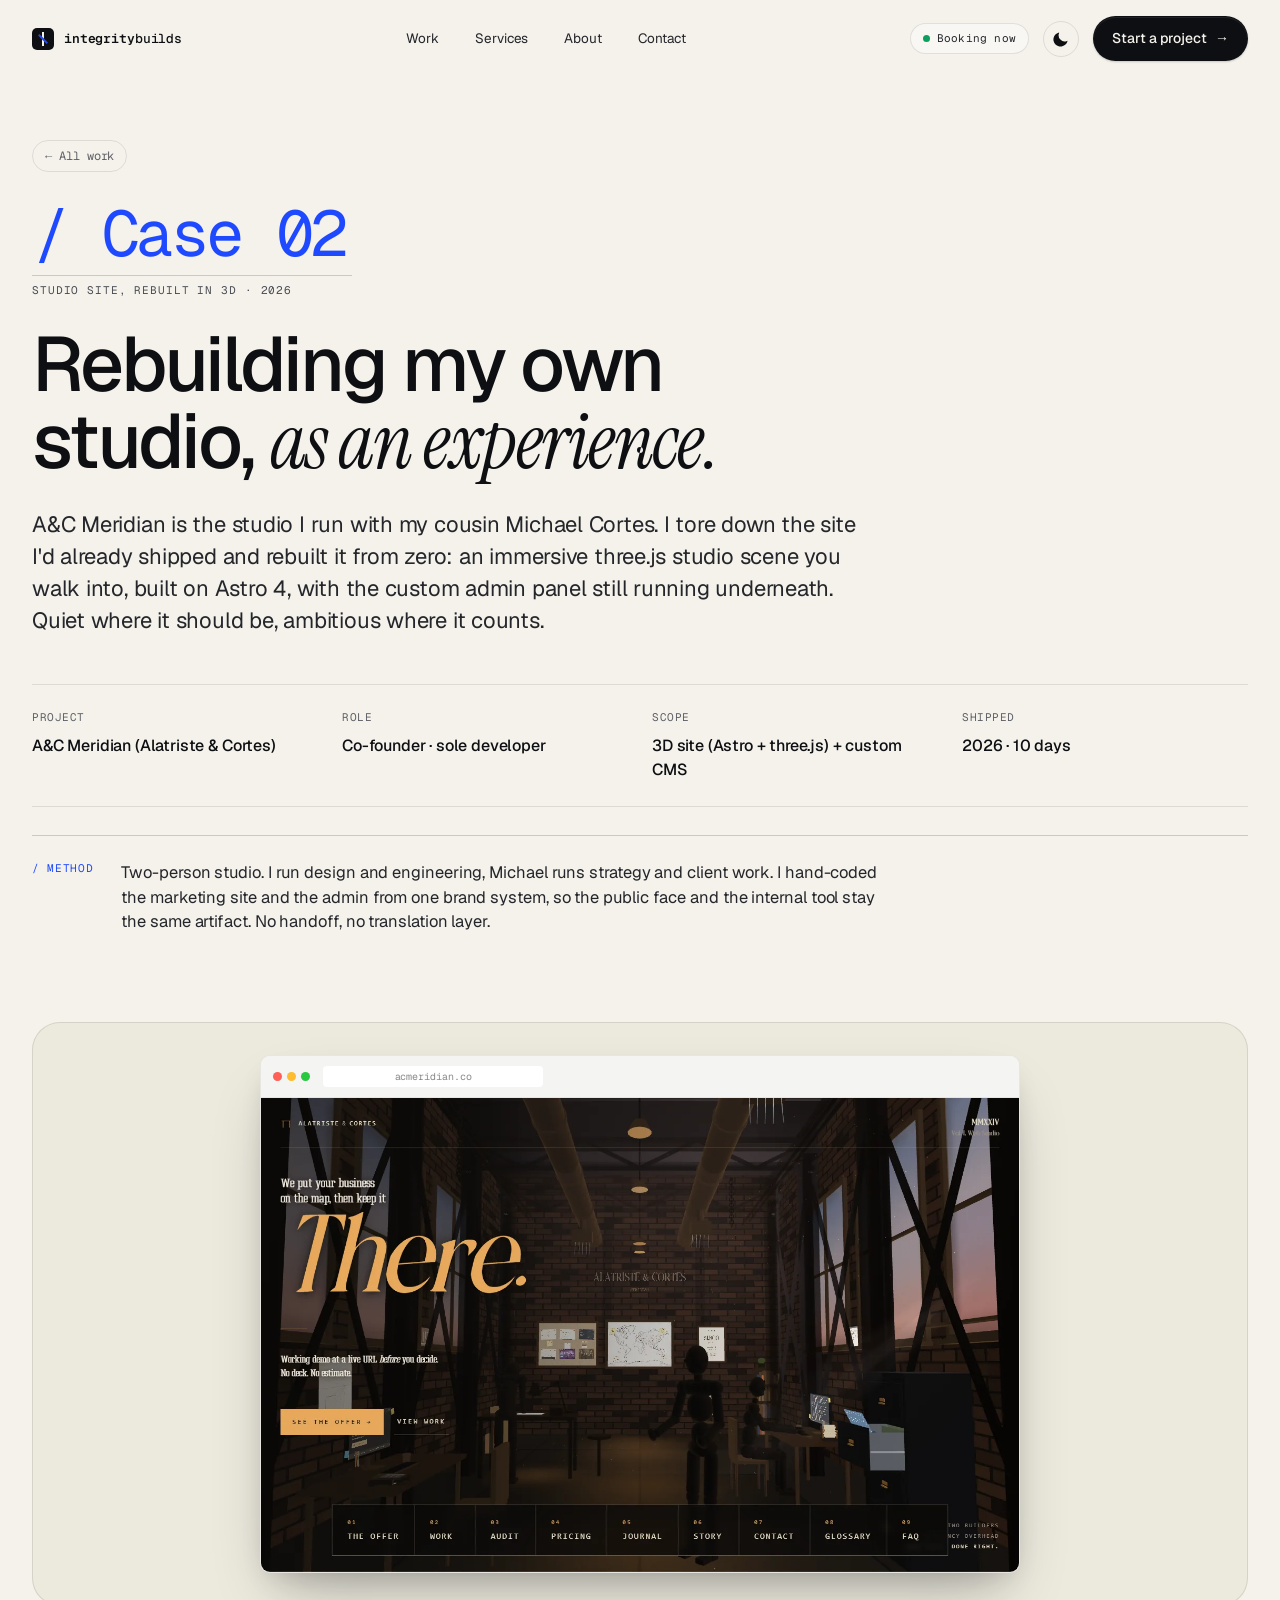
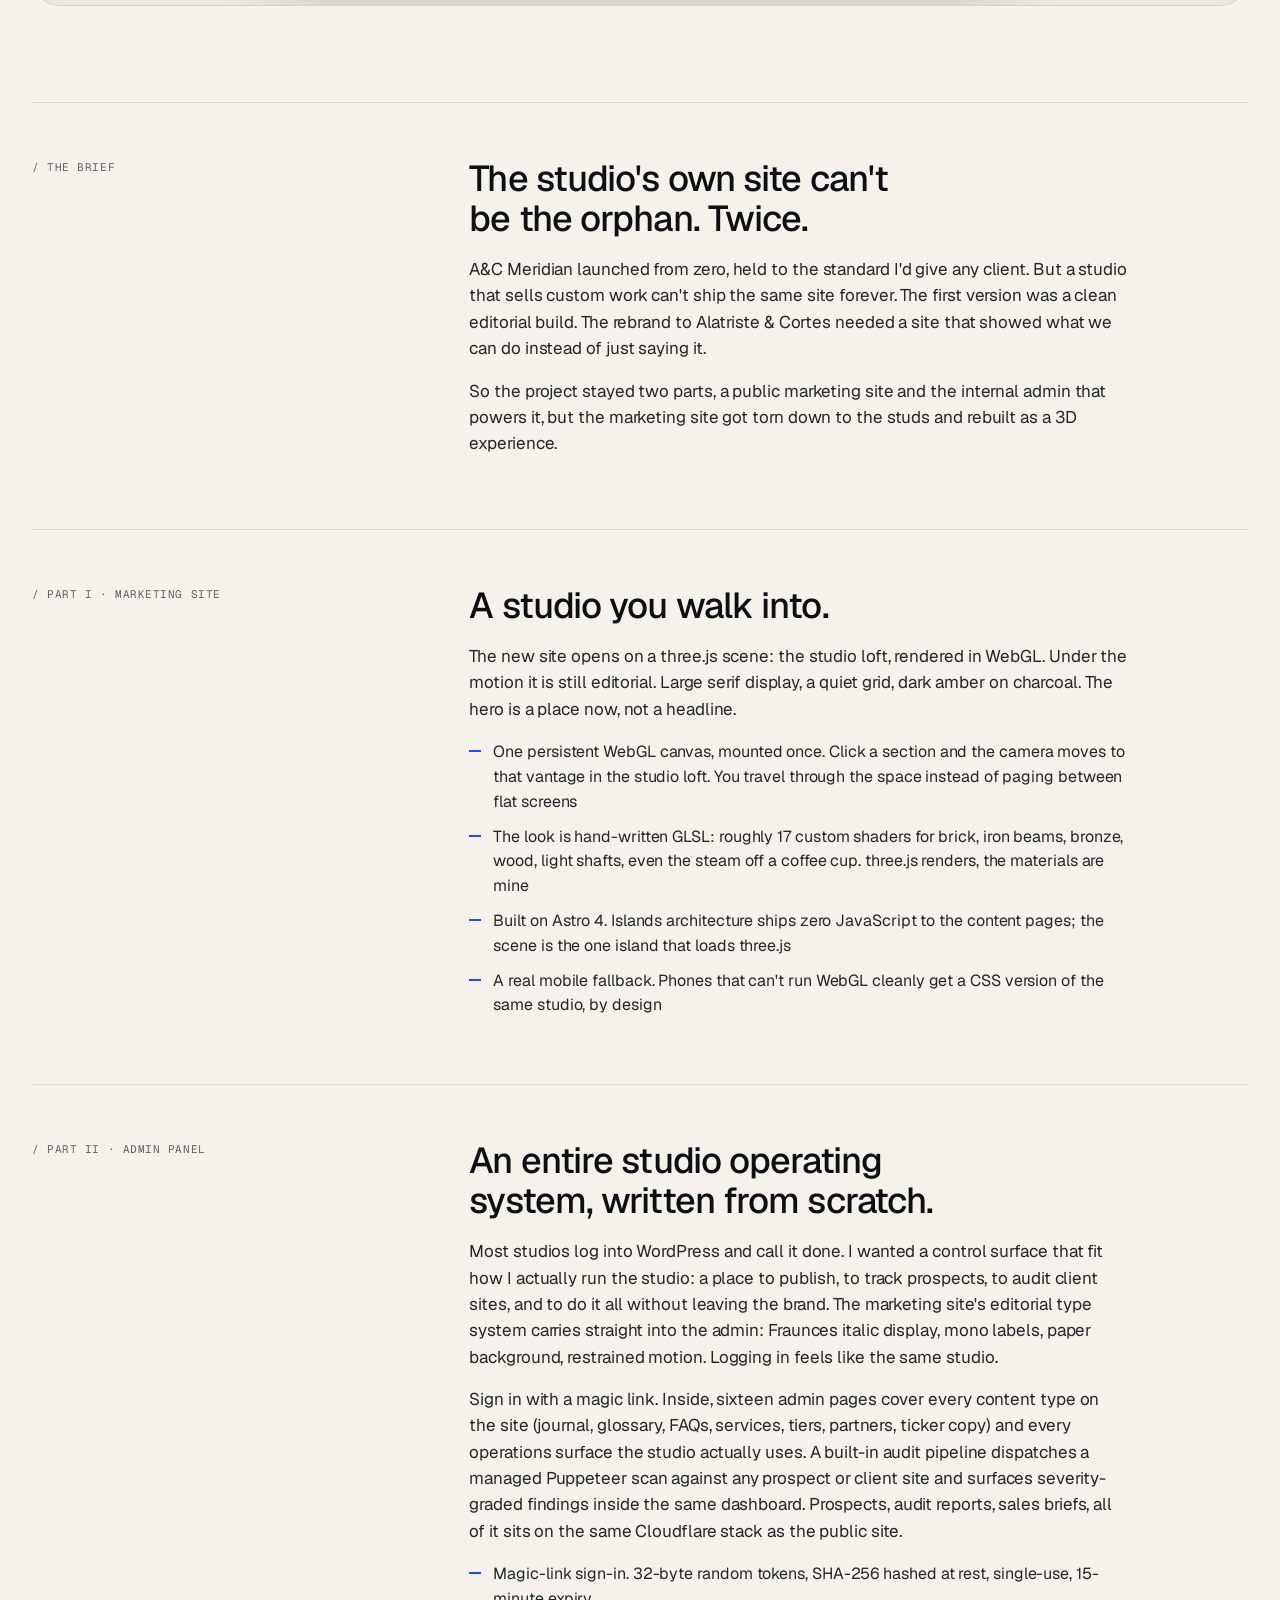
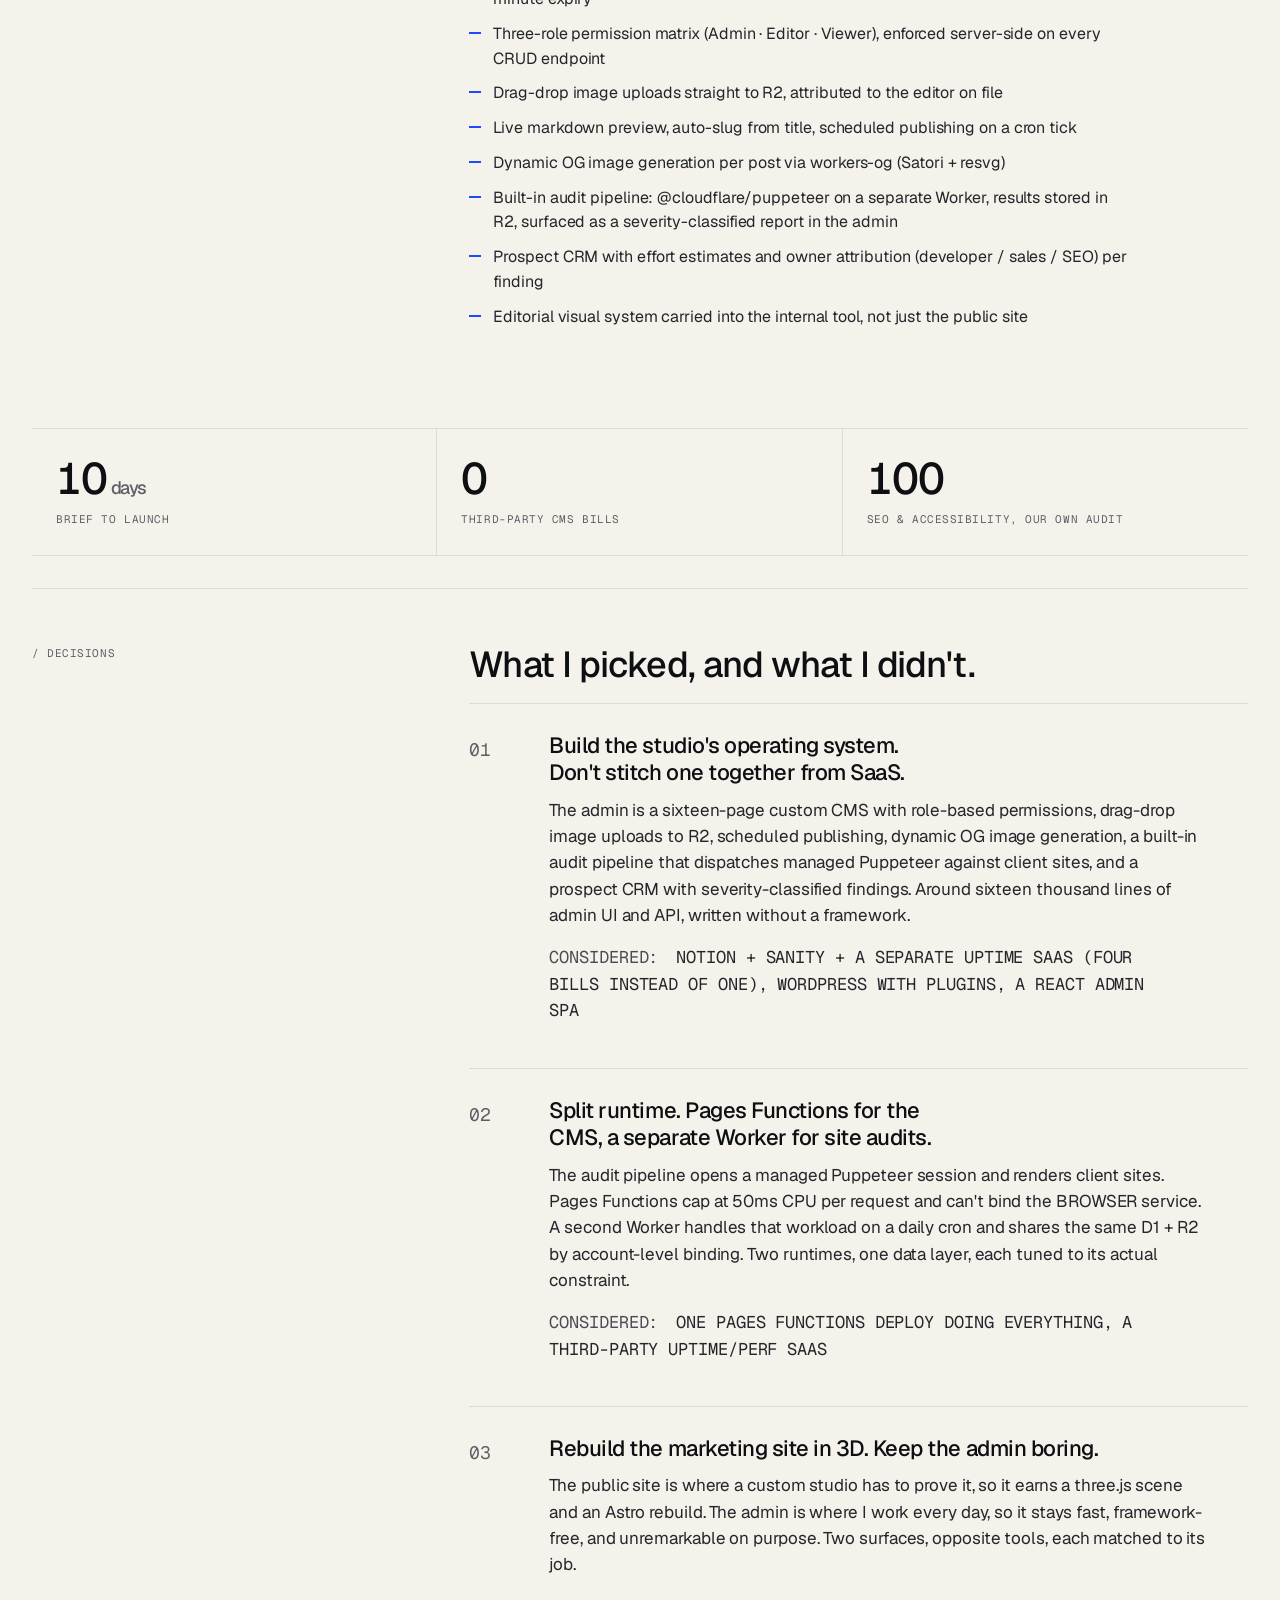
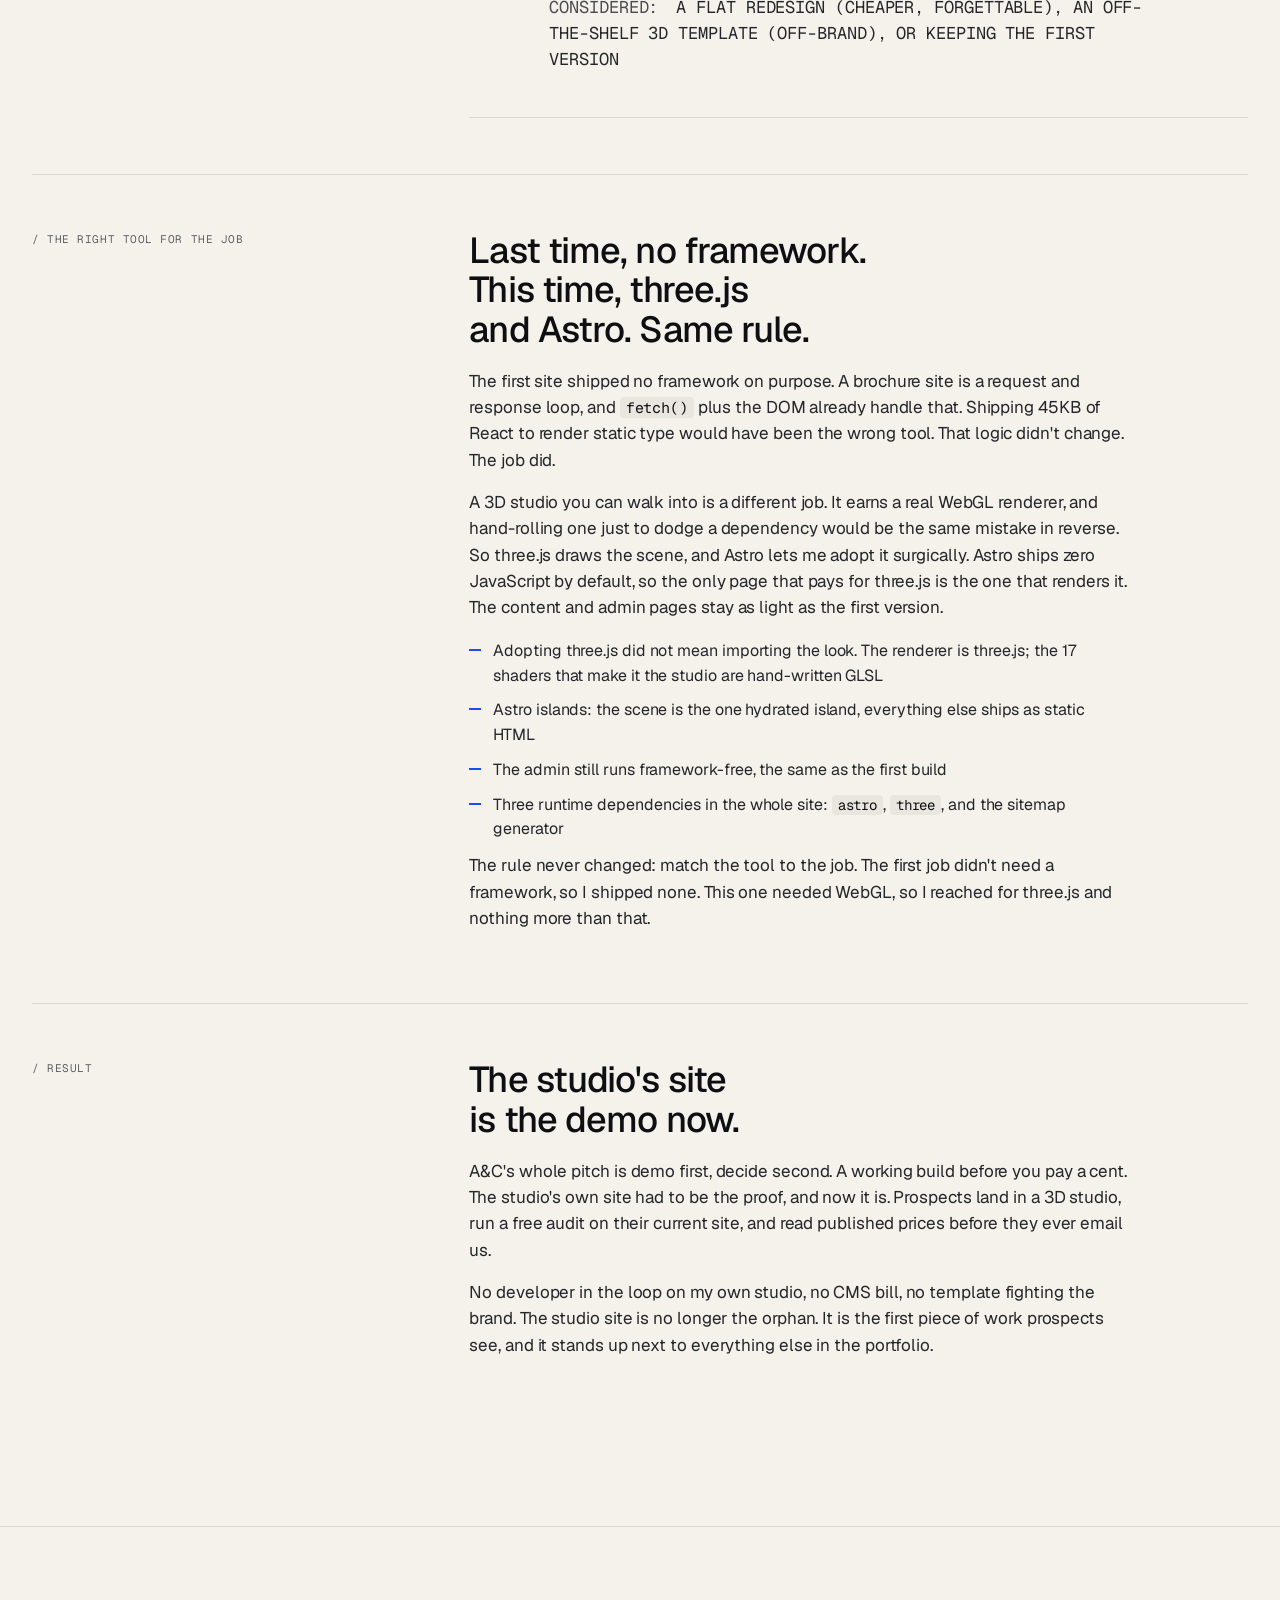
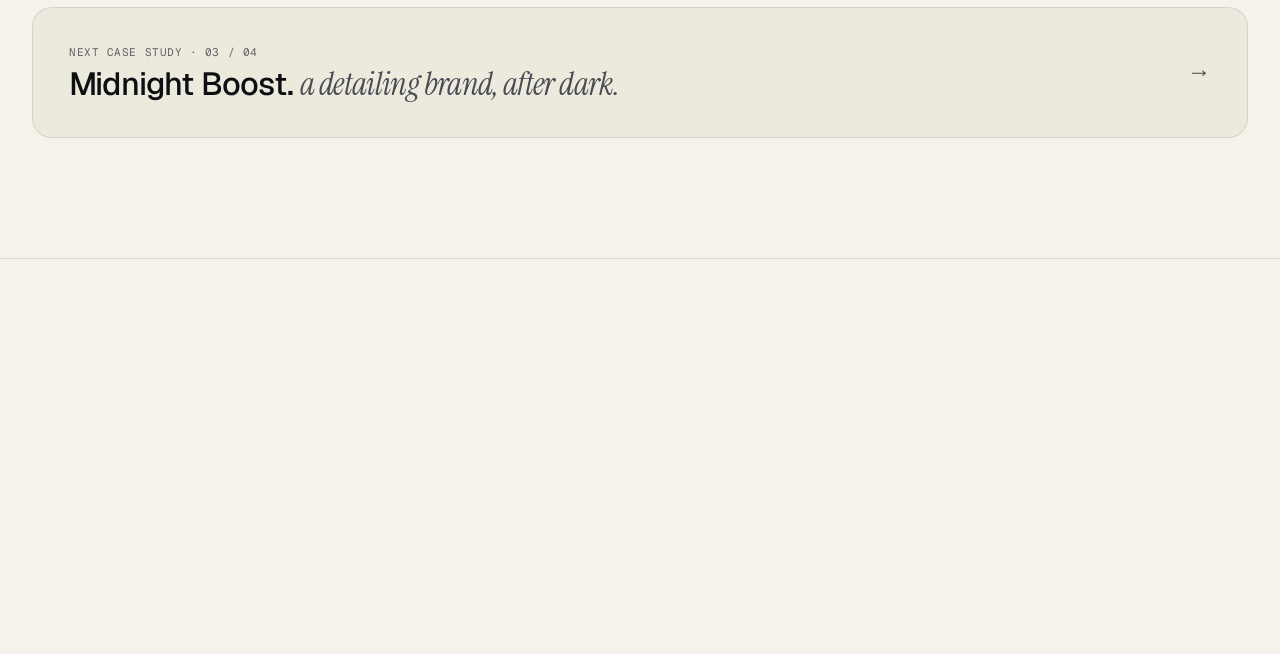
==== work/acmeridian.html @ 6f281c6d "Initial commit: IntegrityBuilds portfolio site Source for https://integritybuilds.dev. Hand-coded st" ====
<!doctype html>
<html lang="en">
<head>
  <meta charset="utf-8" />
  <meta name="viewport" content="width=device-width, initial-scale=1" />
  <script src="../theme-init.js"></script>
  <link rel="icon" href="../favicon.svg" type="image/svg+xml" />
  <link rel="icon" href="../favicon.ico" sizes="any" />
  <link rel="apple-touch-icon" href="../favicon-64.png" />
  <title>A&amp;C Meridian · Case Study · IntegrityBuilds</title>
  <meta name="description" content="A full rebuild of my own studio's site. An immersive three.js scene on Astro 4, plus the custom admin panel that still runs it. I matched the tool to the job: no framework where none was needed, WebGL where it earned its keep." />
  <link rel="canonical" href="https://integritybuilds.dev/work/acmeridian" />
  <meta property="og:type" content="website" />
  <meta property="og:url" content="https://integritybuilds.dev/work/acmeridian" />
  <meta property="og:title" content="A&C Meridian · Case Study · IntegrityBuilds" />
  <meta property="og:description" content="A full rebuild of my own studio's site. An immersive three.js scene on Astro 4, plus the custom admin panel that still runs it. I matched the tool to the job: no framework where none was needed, WebGL where it earned its keep." />
  <meta property="og:image" content="https://integritybuilds.dev/images/og/acmeridian.jpg" />
  <meta property="og:image:width" content="1200" />
  <meta property="og:image:height" content="630" />
  <meta name="twitter:card" content="summary_large_image" />
  <meta name="twitter:title" content="A&C Meridian · Case Study · IntegrityBuilds" />
  <meta name="twitter:description" content="A full rebuild of my own studio's site. An immersive three.js scene on Astro 4, plus the custom admin panel that still runs it. I matched the tool to the job: no framework where none was needed, WebGL where it earned its keep." />
  <meta name="twitter:image" content="https://integritybuilds.dev/images/og/acmeridian.jpg" />
  <link rel="preload" as="font" type="font/woff2" crossorigin href="../vendor/fonts/geist-latin.woff2" />
  <link rel="stylesheet" href="../styles.css?v=__BUILD__" />
  <script src="../vendor/lenis-1.1.13.min.js" defer></script>
</head>
<body>

  <a href="#cs-body" class="skip-to-content">Skip to content</a>
  <nav class="nav">
    <div class="wrap nav-inner">
      <a class="brand" href="../index.html" aria-label="IntegrityBuilds home">
        <span class="brand-mark" aria-hidden="true"></span>
        <span class="brand-name"><b>integrity</b>builds</span>
      </a>
      <div class="nav-links">
        <a href="../index.html#work">Work</a>
        <a href="../index.html#services">Services</a>
        <a href="../index.html#about">About</a>
        <a href="../index.html#contact">Contact</a>
      </div>
      <div class="nav-right">
        <span class="status-pill"><span class="status-dot"></span> Booking now</span>
        <button type="button" class="theme-toggle" data-theme-toggle aria-label="Toggle dark mode" title="Toggle dark mode">
          <svg class="theme-icon theme-icon-sun" viewBox="0 0 24 24" width="18" height="18" aria-hidden="true">
            <circle cx="12" cy="12" r="4" fill="currentColor" />
            <g stroke="currentColor" stroke-width="1.6" stroke-linecap="round">
              <line x1="12" y1="2" x2="12" y2="5" />
              <line x1="12" y1="19" x2="12" y2="22" />
              <line x1="2" y1="12" x2="5" y2="12" />
              <line x1="19" y1="12" x2="22" y2="12" />
              <line x1="4.5" y1="4.5" x2="6.6" y2="6.6" />
              <line x1="17.4" y1="17.4" x2="19.5" y2="19.5" />
              <line x1="4.5" y1="19.5" x2="6.6" y2="17.4" />
              <line x1="17.4" y1="6.6" x2="19.5" y2="4.5" />
            </g>
          </svg>
          <svg class="theme-icon theme-icon-moon" viewBox="0 0 24 24" width="18" height="18" aria-hidden="true">
            <path d="M20 14.5A8 8 0 0 1 9.5 4a0.5 0.5 0 0 0-0.8-0.5A9.5 9.5 0 1 0 20.5 15.3a0.5 0.5 0 0 0-0.5-0.8z" fill="currentColor" />
          </svg>
        </button>
        <a href="../index.html#contact" class="btn btn-primary">Start a project <span class="arrow">→</span></a>
      </div>
    </div>
  </nav>

  <main>

  <header class="cs-hero">
    <div class="wrap">
      <a href="../index.html#work" class="cs-back">← All work</a>

      <div class="section-eyebrow reveal">
        <span class="num">/ Case 02</span>
        <span class="lbl">Studio site, rebuilt in 3D · 2026</span>
      </div>

      <h1 class="cs-h1 reveal" style="--reveal-delay: 60ms">
        Rebuilding my own studio, <span class="serif-italic">as an experience.</span>
      </h1>
      <p class="cs-lede reveal" style="--reveal-delay: 120ms">
        A&amp;C Meridian is the studio I run with my cousin Michael Cortes. I tore down the site
        I'd already shipped and rebuilt it from zero: an immersive three.js studio scene you walk
        into, built on Astro 4, with the custom admin panel still running underneath. Quiet where
        it should be, ambitious where it counts.
      </p>

      <div class="cs-meta-row reveal" style="--reveal-delay: 180ms">
        <div class="cs-meta-cell"><span class="k">Project</span><span class="v">A&amp;C Meridian (Alatriste &amp; Cortes)</span></div>
        <div class="cs-meta-cell"><span class="k">Role</span><span class="v">Co-founder · sole developer</span></div>
        <div class="cs-meta-cell"><span class="k">Scope</span><span class="v">3D site (Astro + three.js) + custom CMS</span></div>
        <div class="cs-meta-cell"><span class="k">Shipped</span><span class="v">2026 · 10 days</span></div>
      </div>

      <aside class="cs-method-callout reveal" style="--reveal-delay: 240ms">
        <span class="cs-method-label">/ Method</span>
        <p>
          Two-person studio. I run design and engineering, Michael runs strategy and client
          work. I hand-coded the marketing site and the admin from one brand system, so the
          public face and the internal tool stay the same artifact. No handoff, no translation layer.
        </p>
      </aside>
    </div>
  </header>

  <section class="cs-preview-section">
    <div class="wrap">
      <div class="cs-preview-frame reveal">
        <div class="preview-window preview-meridian has-image" style="max-width: 760px;">
          <div class="preview-chrome">
            <span class="dot"></span><span class="dot"></span><span class="dot"></span>
            <span class="url">acmeridian.co</span>
          </div>
          <div class="preview-body">
            <img src="../images/work/acmeridian.webp" alt="A&amp;C Meridian home page" loading="lazy" decoding="async" width="1440" height="900" />
          </div>
        </div>
      </div>
    </div>
  </section>

  <section class="cs-body" id="cs-body">
    <div class="wrap">

      <div class="cs-block reveal">
        <span class="cs-block-label">/ The brief</span>
        <div>
          <h3>The studio's own site can't be the orphan. Twice.</h3>
          <p>
            A&amp;C Meridian launched from zero, held to the standard I'd give any client. But a
            studio that sells custom work can't ship the same site forever. The first version was
            a clean editorial build. The rebrand to Alatriste &amp; Cortes needed a site that
            showed what we can do instead of just saying it.
          </p>
          <p>
            So the project stayed two parts, a public marketing site and the internal admin that
            powers it, but the marketing site got torn down to the studs and rebuilt as a 3D
            experience.
          </p>
        </div>
      </div>

      <div class="cs-block reveal">
        <span class="cs-block-label">/ Part I · Marketing site</span>
        <div>
          <h3>A studio you walk into.</h3>
          <p>
            The new site opens on a three.js scene: the studio loft, rendered in WebGL. Under the
            motion it is still editorial. Large serif display, a quiet grid, dark amber on charcoal.
            The hero is a place now, not a headline.
          </p>
          <ul>
            <li>One persistent WebGL canvas, mounted once. Click a section and the camera moves to that vantage in the studio loft. You travel through the space instead of paging between flat screens</li>
            <li>The look is hand-written GLSL: roughly 17 custom shaders for brick, iron beams, bronze, wood, light shafts, even the steam off a coffee cup. three.js renders, the materials are mine</li>
            <li>Built on Astro 4. Islands architecture ships zero JavaScript to the content pages; the scene is the one island that loads three.js</li>
            <li>A real mobile fallback. Phones that can't run WebGL cleanly get a CSS version of the same studio, by design</li>
          </ul>
        </div>
      </div>

      <div class="cs-block reveal">
        <span class="cs-block-label">/ Part II · Admin panel</span>
        <div>
          <h3>An entire studio operating system, written from scratch.</h3>
          <p>
            Most studios log into WordPress and call it done. I wanted a control surface that fit
            how I actually run the studio: a place to publish, to track prospects, to audit client
            sites, and to do it all without leaving the brand. The marketing site's editorial type
            system carries straight into the admin: Fraunces italic display, mono labels, paper
            background, restrained motion. Logging in feels like the same studio.
          </p>
          <p>
            Sign in with a magic link. Inside, sixteen admin pages cover every content type on the
            site (journal, glossary, FAQs, services, tiers, partners, ticker copy) and every
            operations surface the studio actually uses. A built-in audit pipeline dispatches a
            managed Puppeteer scan against any prospect or client site and surfaces severity-graded
            findings inside the same dashboard. Prospects, audit reports, sales briefs, all of it
            sits on the same Cloudflare stack as the public site.
          </p>
          <ul>
            <li>Magic-link sign-in. 32-byte random tokens, SHA-256 hashed at rest, single-use, 15-minute expiry</li>
            <li>Three-role permission matrix (Admin · Editor · Viewer), enforced server-side on every CRUD endpoint</li>
            <li>Drag-drop image uploads straight to R2, attributed to the editor on file</li>
            <li>Live markdown preview, auto-slug from title, scheduled publishing on a cron tick</li>
            <li>Dynamic OG image generation per post via workers-og (Satori + resvg)</li>
            <li>Built-in audit pipeline: @cloudflare/puppeteer on a separate Worker, results stored in R2, surfaced as a severity-classified report in the admin</li>
            <li>Prospect CRM with effort estimates and owner attribution (developer / sales / SEO) per finding</li>
            <li>Editorial visual system carried into the internal tool, not just the public site</li>
          </ul>
        </div>
      </div>

      <div class="cs-stat-row reveal">
        <div class="cs-stat"><div class="v">10<small style="font-size:18px; color:var(--mute); margin-left:4px;">days</small></div><span class="k">Brief to launch</span></div>
        <div class="cs-stat"><div class="v">0</div><span class="k">Third-party CMS bills</span></div>
        <div class="cs-stat"><div class="v">100</div><span class="k">SEO &amp; accessibility, our own audit</span></div>
      </div>

      <div class="cs-block reveal">
        <span class="cs-block-label">/ Decisions</span>
        <div>
          <h3>What I picked, and what I didn't.</h3>
          <ol class="cs-decision-list">
            <li class="cs-decision">
              <span class="cs-decision-num">01</span>
              <div>
                <h4 class="cs-decision-pick">Build the studio's operating system. Don't stitch one together from SaaS.</h4>
                <p class="cs-decision-why">The admin is a sixteen-page custom CMS with role-based permissions, drag-drop image uploads to R2, scheduled publishing, dynamic OG image generation, a built-in audit pipeline that dispatches managed Puppeteer against client sites, and a prospect CRM with severity-classified findings. Around sixteen thousand lines of admin UI and API, written without a framework.</p>
                <p class="cs-decision-rejected"><span class="k">Considered:</span> Notion + Sanity + a separate uptime SaaS (four bills instead of one), WordPress with plugins, a React admin SPA</p>
              </div>
            </li>
            <li class="cs-decision">
              <span class="cs-decision-num">02</span>
              <div>
                <h4 class="cs-decision-pick">Split runtime. Pages Functions for the CMS, a separate Worker for site audits.</h4>
                <p class="cs-decision-why">The audit pipeline opens a managed Puppeteer session and renders client sites. Pages Functions cap at 50ms CPU per request and can't bind the BROWSER service. A second Worker handles that workload on a daily cron and shares the same D1 + R2 by account-level binding. Two runtimes, one data layer, each tuned to its actual constraint.</p>
                <p class="cs-decision-rejected"><span class="k">Considered:</span> One Pages Functions deploy doing everything, a third-party uptime/perf SaaS</p>
              </div>
            </li>
            <li class="cs-decision">
              <span class="cs-decision-num">03</span>
              <div>
                <h4 class="cs-decision-pick">Rebuild the marketing site in 3D. Keep the admin boring.</h4>
                <p class="cs-decision-why">The public site is where a custom studio has to prove it, so it earns a three.js scene and an Astro rebuild. The admin is where I work every day, so it stays fast, framework-free, and unremarkable on purpose. Two surfaces, opposite tools, each matched to its job.</p>
                <p class="cs-decision-rejected"><span class="k">Considered:</span> a flat redesign (cheaper, forgettable), an off-the-shelf 3D template (off-brand), or keeping the first version</p>
              </div>
            </li>
          </ol>
        </div>
      </div>

      <div class="cs-block reveal">
        <span class="cs-block-label">/ The right tool for the job</span>
        <div>
          <h3>Last time, no framework. This time, three.js and Astro. Same rule.</h3>
          <p>
            The first site shipped no framework on purpose. A brochure site is a request and
            response loop, and <code>fetch()</code> plus the DOM already handle that. Shipping
            45KB of React to render static type would have been the wrong tool. That logic
            didn't change. The job did.
          </p>
          <p>
            A 3D studio you can walk into is a different job. It earns a real WebGL renderer,
            and hand-rolling one just to dodge a dependency would be the same mistake in reverse.
            So three.js draws the scene, and Astro lets me adopt it surgically. Astro ships zero
            JavaScript by default, so the only page that pays for three.js is the one that renders
            it. The content and admin pages stay as light as the first version.
          </p>
          <ul>
            <li>Adopting three.js did not mean importing the look. The renderer is three.js; the 17 shaders that make it the studio are hand-written GLSL</li>
            <li>Astro islands: the scene is the one hydrated island, everything else ships as static HTML</li>
            <li>The admin still runs framework-free, the same as the first build</li>
            <li>Three runtime dependencies in the whole site: <code>astro</code>, <code>three</code>, and the sitemap generator</li>
          </ul>
          <p>
            The rule never changed: match the tool to the job. The first job didn't need a
            framework, so I shipped none. This one needed WebGL, so I reached for three.js and
            nothing more than that.
          </p>
        </div>
      </div>

      <div class="cs-block reveal">
        <span class="cs-block-label">/ Result</span>
        <div>
          <h3>The studio's site is the demo now.</h3>
          <p>
            A&amp;C's whole pitch is demo first, decide second. A working build before you pay a
            cent. The studio's own site had to be the proof, and now it is. Prospects land in a 3D
            studio, run a free audit on their current site, and read published prices before they
            ever email us.
          </p>
          <p>
            No developer in the loop on my own studio, no CMS bill, no template fighting the brand.
            The studio site is no longer the orphan. It is the first piece of work prospects see,
            and it stands up next to everything else in the portfolio.
          </p>
        </div>
      </div>

    </div>
  </section>

  <section class="cs-next">
    <div class="wrap">
      <a href="midnight-boost.html" class="cs-next-card">
        <div>
          <span class="l">Next case study · 03 / 04</span>
          <h3>Midnight Boost. <span class="serif-italic" style="color:var(--ink-3)">a detailing brand, after dark.</span></h3>
        </div>
        <span class="arrow">→</span>
      </a>
    </div>
  </section>

  </main>
  <footer class="footer">
    <div class="wrap">
      <div class="footer-grid">
        <div class="footer-col footer-brand-row">
          <a class="brand" href="../index.html" style="margin-bottom: 8px;">
            <span class="brand-mark" aria-hidden="true"></span>
            <span class="brand-name"><b>integrity</b>builds</span>
          </a>
          <p>Custom-coded websites for content creators and small businesses. Built one at a time, in Maryland.</p>
        </div>
        <div class="footer-col">
          <h3>Studio</h3>
          <a href="../index.html#work">Selected work</a>
          <a href="../index.html#services">Services</a>
          <a href="../index.html#about">About</a>
        </div>
        <div class="footer-col">
          <h3>Case studies</h3>
          <a href="skellywags.html">Skellywags Club</a>
          <a href="acmeridian.html">A&amp;C Meridian</a>
          <a href="midnight-boost.html">Midnight Boost</a>
          <a href="stillerror.html">Stillerror</a>
        </div>
        <div class="footer-col">
          <h3>Contact</h3>
          <a href="mailto:stephenalatriste@integritybuilds.dev">stephenalatriste@integritybuilds.dev</a>
          <a href="https://www.fiverr.com/integritybuilds" target="_blank" rel="noopener">Fiverr profile ↗</a>
          <span style="color:var(--mute)">Maryland, USA</span>
        </div>
      </div>
      <div class="footer-bottom">
        <span class="mono-tiny">© <span data-year>2026</span> IntegrityBuilds · Stephen Alatriste · All rights reserved</span>
        <span class="mono-tiny">v 1.0 · custom · no templates</span>
      </div>
    </div>
  </footer>

  <script src="../main.js?v=__BUILD__"></script>
</body>
</html>
---- styles.css ----
/* ------------------------------------------------------------------
   Self-hosted fonts. Latin subset only. Variable woff2 covers all the
   weights/widths we use, so one file per face. Eliminates the Google
   Fonts CDN roundtrip from the LCP path.
   ------------------------------------------------------------------ */
@font-face {
  font-family: 'Geist';
  font-style: normal;
  font-weight: 100 900;
  font-display: swap;
  src: url('/vendor/fonts/geist-latin.woff2') format('woff2');
}
@font-face {
  font-family: 'Geist Mono';
  font-style: normal;
  font-weight: 100 900;
  font-display: swap;
  src: url('/vendor/fonts/geist-mono-latin.woff2') format('woff2');
}
@font-face {
  font-family: 'Fraunces';
  font-style: italic;
  font-weight: 100 900;
  font-display: swap;
  src: url('/vendor/fonts/fraunces-italic-latin.woff2') format('woff2');
}
@font-face {
  font-family: 'Instrument Serif';
  font-style: normal;
  font-weight: 400;
  font-display: swap;
  src: url('/vendor/fonts/instrument-serif-latin.woff2') format('woff2');
}
@font-face {
  font-family: 'Instrument Serif';
  font-style: italic;
  font-weight: 400;
  font-display: swap;
  src: url('/vendor/fonts/instrument-serif-italic-latin.woff2') format('woff2');
}

/* ------------------------------------------------------------------
   Lenis smooth scroll. Minimal stylesheet recommended by Lenis.
   ------------------------------------------------------------------ */
html.lenis, html.lenis body { height: auto; }
.lenis.lenis-smooth { scroll-behavior: auto !important; }
.lenis.lenis-smooth [data-lenis-prevent] { overscroll-behavior: contain; }
.lenis.lenis-stopped { overflow: hidden; }
.lenis.lenis-smooth iframe { pointer-events: none; }

/* ------------------------------------------------------------------
   IntegrityBuilds · design tokens & base
   ------------------------------------------------------------------ */
:root {
  /* color */
  --paper: #F4F2EB;
  --paper-2: #ECE9DD;
  --paper-3: #E2DFD1;
  --ink: #0E0F12;
  --ink-2: #25262B;
  --ink-3: #4A4B53;
  /* --mute used to be #75767D which failed 4.5:1 against the paper canvas.
     Bumped to #5F6066 (4.7:1 against #F4F2EB) so secondary text passes
     WCAG AA without fading the visual hierarchy too much. */
  --mute: #5F6066;
  /* Stage = always-dark surfaces (Process, CTA, ship card head, etc).
     In light mode they stand out by being the dark thing on a paper
     canvas. In dark mode the canvas is also dark, so stage shifts to
     a SLIGHTLY deeper black than --paper so it still differentiates. */
  --stage: #0E0F12;
  --stage-2: #25262B;
  --on-stage: #F1EEE3;
  --on-stage-2: rgba(241, 238, 227, 0.66);
  --line: rgba(14, 15, 18, 0.10);
  --line-2: rgba(14, 15, 18, 0.18);
  --accent: #1F49FF;
  --accent-2: #6E3BFF;
  --accent-3: #00C2A0;
  --accent-glow: rgba(31, 73, 255, 0.18);
  /* Per-section accent. Overridden per <section> below.
     Defaults to brand blue. Services shifts to purple. About shifts to teal. */
  --accent-section: #1F49FF;
  --signal: #0E9F5E;
  --warn: #E0701A;

  /* type */
  --font-sans: "Geist", "Söhne", -apple-system, BlinkMacSystemFont, "Segoe UI", sans-serif;
  --font-mono: "Geist Mono", "JetBrains Mono", ui-monospace, "SF Mono", Menlo, monospace;
  --font-serif: "Instrument Serif", "Times New Roman", serif;

  /* radius */
  --r-sm: 6px;
  --r-md: 12px;
  --r-lg: 20px;
  --r-xl: 28px;

  /* easings */
  --ease-out: cubic-bezier(0.22, 0.61, 0.36, 1);
  --ease-in-out: cubic-bezier(0.65, 0, 0.35, 1);
}

/* ---------------- Dark mode ----------------
   Activates via [data-theme="dark"] on <html> (set inline before CSS
   loads by a tiny script in <head>, so first paint never flashes light).
   Inverts the paper/ink palette but keeps the warm accent character.
   Sections that were already dark (Process, CTA, Midnight Boost preview)
   shift to a slightly DIFFERENT dark so they still differentiate from
   the surrounding dark canvas instead of melting into it. */
[data-theme="dark"] {
  --paper: #0E0F12;
  --paper-2: #16181C;
  --paper-3: #1E2026;
  --ink: #F1EEE3;
  --ink-2: #C6C2B5;
  --ink-3: #8E8A7E;
  /* Dark-mode --mute: needs to be light enough to pass 4.5:1 against
     the near-black paper. #9A968B gives ~4.6:1. */
  --mute: #9A968B;
  /* Stage sits BELOW --paper in dark mode so always-dark surfaces
     read as a deeper layer of the same scene, not as inverted oddities. */
  --stage: #050608;
  --stage-2: #14151A;
  --on-stage: #F1EEE3;
  --on-stage-2: rgba(241, 238, 227, 0.66);
  --line: rgba(241, 238, 227, 0.10);
  --line-2: rgba(241, 238, 227, 0.18);
  --accent: #6E8CFF;
  --accent-2: #A78AFF;
  --accent-3: #4DE2C2;
  --accent-glow: rgba(110, 140, 255, 0.22);
  --accent-section: #6E8CFF;
  --signal: #58E08C;
  --warn: #F2A35F;
}
/* Smooth theme transitions only on color-bearing properties. Avoid
   transitioning transform/opacity so the swap doesn't fight existing
   reveal/hover animations. */
html { transition: background-color 220ms var(--ease-out); }
body {
  transition: background-color 220ms var(--ease-out), color 220ms var(--ease-out);
}

/* ---------- dark-mode surface overrides ----------
   Catches everything that needed an explicit dark variant: stage-scoped
   --paper rebinding (so children using var(--paper) as a contrast color
   still get the LIGHT contrast on dark stage), browser-chrome surfaces
   in preview windows, and the Meridian work card paper-on-paper frame. */
[data-theme="dark"] .process,
[data-theme="dark"] .cta-card {
  /* Inside the stage, "the paper color" means "the contrast color."
     Locally re-bind --paper to the light cream so every child that
     wrote color: var(--paper) (because it wanted the LIGHT text on
     a dark stage) still gets light text in dark mode. */
  --paper: var(--on-stage);
}
[data-theme="dark"] .preview-window {
  background: var(--paper-2);
  border-color: var(--line);
}
[data-theme="dark"] .preview-chrome {
  background: var(--paper-3);
  border-bottom-color: rgba(241, 238, 227, 0.06);
}
[data-theme="dark"] .preview-chrome .url {
  background: rgba(0, 0, 0, 0.45);
  color: rgba(241, 238, 227, 0.5);
}
/* Home work card: A&C Meridian's editorial paper-on-paper frame is the
   brightest surface on the page in light mode. In dark mode shift it to
   a deeper paper tone so it still reads editorial without blasting the
   visitor with a white rectangle. The screenshot inside stays as-is
   (it's a real screenshot of a real light website, can't be faked). */
[data-theme="dark"] .work-card-meridian .work-card-preview {
  background: #16151A;
}
/* Inline <code> in case study prose. In light mode the pill is a faint
   black tint; in dark mode it needs a faint white tint instead. */
[data-theme="dark"] .cs-block code,
[data-theme="dark"] .cs-decision code {
  background: rgba(241, 238, 227, 0.08);
  color: var(--ink);
}

/* Theme toggle button. Compact icon-only square in the nav-right cluster.
   Shows sun in dark mode (click to go light); moon in light mode (click to
   go dark). The two SVGs are stacked and the inactive one is hidden via
   data-theme on <html>. Color follows --ink so it stays legible in both. */
.theme-toggle {
  appearance: none;
  display: inline-flex;
  align-items: center;
  justify-content: center;
  width: 36px;
  height: 36px;
  padding: 0;
  border: 1px solid var(--line);
  border-radius: 999px;
  background: transparent;
  color: var(--ink);
  cursor: pointer;
  transition: border-color 200ms var(--ease-out), background-color 200ms var(--ease-out), color 200ms var(--ease-out);
}
.theme-toggle:hover {
  border-color: var(--line-2);
  background: var(--paper-2);
}
.theme-toggle:focus-visible {
  outline: 2px solid var(--accent);
  outline-offset: 2px;
}
.theme-icon { display: block; }
.theme-icon-sun { display: none; }
.theme-icon-moon { display: block; }
[data-theme="dark"] .theme-icon-sun { display: block; }
[data-theme="dark"] .theme-icon-moon { display: none; }

* { box-sizing: border-box; }
[hidden] { display: none !important; }
html, body {
  margin: 0;
  padding: 0;
  background: var(--paper);
  color: var(--ink);
  font-family: var(--font-sans);
  font-feature-settings: "ss01", "cv11";
  -webkit-font-smoothing: antialiased;
  -moz-osx-font-smoothing: grayscale;
  text-rendering: optimizeLegibility;
}
body {
  font-size: 16px;
  line-height: 1.5;
  letter-spacing: -0.005em;
  overflow-x: hidden;
}
a { color: inherit; text-decoration: none; }
img { display: block; max-width: 100%; }
button { font-family: inherit; cursor: pointer; }

/* Skip-to-content link. Visually hidden until focused via keyboard, then
   appears top-left for screen reader / keyboard users to jump past the nav. */
.skip-to-content {
  position: absolute;
  top: 8px;
  left: 8px;
  z-index: 1000;
  padding: 10px 16px;
  background: var(--ink);
  color: var(--paper);
  font-family: var(--font-mono);
  font-size: 13px;
  border-radius: 6px;
  transform: translateY(-160%);
  transition: transform 180ms var(--ease-out);
}
.skip-to-content:focus {
  transform: translateY(0);
  outline: 2px solid var(--accent);
  outline-offset: 3px;
}

/* Keyboard focus. Visible ring on every interactive element when tabbed to,
   never on mouse click. Color binds to --accent-section so it shifts per
   section. The 3px offset gap keeps the ring readable against any bg. */
:focus { outline: none; }
:focus-visible {
  outline: 2px solid var(--accent-section, var(--accent));
  outline-offset: 3px;
  border-radius: 4px;
}
.btn:focus-visible,
.nav-links a:focus-visible {
  outline-offset: 4px;
}
.work-card:focus-visible,
.service-card:focus-visible {
  outline-offset: 6px;
}

/* ---------- type primitives ---------- */
.mono {
  font-family: var(--font-mono);
  font-size: 11px;
  letter-spacing: 0.04em;
  text-transform: uppercase;
  color: var(--ink-3);
}
.mono-tiny {
  font-family: var(--font-mono);
  font-size: 10px;
  letter-spacing: 0.06em;
  text-transform: uppercase;
  color: var(--mute);
}
.serif-italic {
  font-family: var(--font-serif);
  font-style: italic;
  font-weight: 400;
  letter-spacing: -0.02em;
}

h1, h2, h3, h4 {
  font-weight: 500;
  letter-spacing: -0.025em;
  line-height: 1.02;
  margin: 0;
  color: var(--ink);
  text-wrap: balance;
}
/* Body paragraphs of meaningful length get pretty wrapping so the last
   line never orphans a single short word. Modern browsers only. */
.hero-sub,
.section-desc,
.cs-lede,
.cs-method-callout p,
.about-prose p {
  text-wrap: pretty;
}

/* ---------- layout ---------- */
.wrap {
  max-width: 1280px;
  margin: 0 auto;
  padding: 0 32px;
}
@media (max-width: 720px) {
  .wrap { padding: 0 20px; }
}
.rule {
  height: 1px;
  background: var(--line);
  width: 100%;
}

/* ---------- nav ---------- */
.nav {
  position: fixed;
  top: 0; left: 0; right: 0;
  z-index: 100;
  padding: 16px 0;
  transition: backdrop-filter 240ms var(--ease-out), background 240ms var(--ease-out), padding 240ms var(--ease-out);
}
.nav.scrolled {
  padding: 10px 0;
  background: rgba(244, 242, 235, 0.78);
  backdrop-filter: saturate(180%) blur(14px);
  -webkit-backdrop-filter: saturate(180%) blur(14px);
  border-bottom: 1px solid var(--line);
}
.nav-inner {
  display: flex;
  align-items: center;
  justify-content: space-between;
  gap: 32px;
}
.brand {
  display: inline-flex;
  align-items: center;
  gap: 10px;
  min-height: 44px;
  padding: 4px 0;
  font-family: var(--font-mono);
  font-size: 13px;
  letter-spacing: -0.01em;
  color: var(--ink);
}
.brand-mark {
  width: 22px;
  height: 22px;
  border-radius: 5px;
  background: var(--ink);
  position: relative;
  overflow: hidden;
  flex-shrink: 0;
}
.brand-mark::before,
.brand-mark::after {
  content: "";
  position: absolute;
  background: var(--paper);
}
.brand-mark::before {
  /* vertical I */
  left: 50%;
  top: 4px;
  bottom: 4px;
  width: 2px;
  transform: translateX(-50%);
}
.brand-mark::after {
  /* the build slash */
  width: 12px;
  height: 2px;
  top: 50%;
  left: 50%;
  transform: translate(-50%, -50%) rotate(45deg);
  background: var(--accent);
}
.brand-name {
  font-weight: 500;
}
.brand-name b {
  font-weight: 600;
  color: var(--ink);
}
.nav-links {
  display: flex;
  align-items: center;
  gap: 4px;
}
.nav-links a {
  font-size: 13.5px;
  color: var(--ink-2);
  padding: 12px 16px;
  min-height: 44px;
  display: inline-flex;
  align-items: center;
  border-radius: 999px;
  transition: background 160ms var(--ease-out), color 160ms var(--ease-out);
}
.nav-links a:hover {
  background: rgba(14, 15, 18, 0.06);
  color: var(--ink);
}
.nav-right {
  display: flex;
  align-items: center;
  gap: 14px;
}
.status-pill {
  display: inline-flex;
  align-items: center;
  gap: 7px;
  font-family: var(--font-mono);
  font-size: 11px;
  letter-spacing: 0.02em;
  color: var(--ink-2);
  padding: 6px 12px;
  border: 1px solid var(--line);
  border-radius: 999px;
  background: rgba(255, 255, 255, 0.4);
  white-space: nowrap;
}
.status-dot {
  width: 7px;
  height: 7px;
  border-radius: 50%;
  background: var(--signal);
  box-shadow: 0 0 0 0 rgba(14, 159, 94, 0.5);
  animation: pulse 2s infinite var(--ease-out);
}
@keyframes pulse {
  0% { box-shadow: 0 0 0 0 rgba(14, 159, 94, 0.5); }
  70% { box-shadow: 0 0 0 8px rgba(14, 159, 94, 0); }
  100% { box-shadow: 0 0 0 0 rgba(14, 159, 94, 0); }
}

/* ---------- buttons ---------- */
.btn {
  display: inline-flex;
  align-items: center;
  gap: 8px;
  padding: 11px 18px;
  border-radius: 999px;
  font-size: 14px;
  font-weight: 500;
  letter-spacing: -0.005em;
  border: 1px solid transparent;
  transition: transform 160ms var(--ease-out), background 160ms var(--ease-out), border-color 160ms var(--ease-out), color 160ms var(--ease-out), box-shadow 200ms var(--ease-out);
  white-space: nowrap;
  background: transparent;
  color: var(--ink);
}
.btn-primary {
  background: var(--ink);
  color: var(--paper);
  box-shadow: 0 1px 0 rgba(255,255,255,0.08) inset, 0 1px 2px rgba(0,0,0,0.18);
}
.btn-primary:hover {
  transform: translateY(-1px);
  box-shadow: 0 6px 18px rgba(14, 15, 18, 0.22);
}
.btn-ghost {
  border: 1px solid var(--line-2);
  background: rgba(255,255,255,0.3);
}
.btn-ghost:hover {
  background: rgba(255,255,255,0.7);
  border-color: var(--ink);
}
.btn-accent {
  background: var(--accent);
  color: #fff;
  box-shadow: 0 1px 0 rgba(255,255,255,0.2) inset, 0 4px 16px var(--accent-glow);
}
/* Dark mode: --accent is lighter blue, white text fails 4.5:1 contrast.
   Swap to deep ink for legibility (6.5:1 against the lighter accent). */
[data-theme="dark"] .btn-accent {
  color: #0E0F12;
  box-shadow: 0 1px 0 rgba(255,255,255,0.4) inset, 0 4px 16px var(--accent-glow);
}
.btn-accent:hover {
  transform: translateY(-1px);
  box-shadow: 0 8px 22px rgba(31, 73, 255, 0.32);
}
.btn .arrow {
  display: inline-block;
  transition: transform 200ms var(--ease-out);
}
.btn:hover .arrow { transform: translateX(3px); }

/* ---------- hero ---------- */
.hero {
  position: relative;
  padding: 160px 0 96px;
  overflow: hidden;
}

/* cursor-follow aurora */
.hero-aurora {
  position: absolute;
  inset: 0;
  pointer-events: none;
  z-index: 1;
  background: radial-gradient(
    circle 480px at var(--mx, 50%) var(--my, 30%),
    rgba(31, 73, 255, 0.16),
    rgba(110, 59, 255, 0.10) 30%,
    transparent 65%
  );
  transition: background 200ms linear;
  mix-blend-mode: multiply;
}
.hero-grid {
  position: absolute;
  inset: 0;
  background-image:
    linear-gradient(to right, rgba(14,15,18,0.045) 1px, transparent 1px),
    linear-gradient(to bottom, rgba(14,15,18,0.045) 1px, transparent 1px);
  background-size: 56px 56px;
  background-position: -1px -1px;
  mask-image: radial-gradient(ellipse 80% 60% at 50% 30%, #000 30%, transparent 80%);
  -webkit-mask-image: radial-gradient(ellipse 80% 60% at 50% 30%, #000 30%, transparent 80%);
  pointer-events: none;
}
/* Hero ambient wordmark. Replaces the decorative blob mesh (an AI-slop
   tell) with a concept-driven typographic moment: the brand essence at
   poster-scale, hairline weight, low opacity. Echoes the small "IB · 001"
   caption at the top of the hero. Same statement, two volumes. Uses
   Fraunces variable italic with the SOFT axis cranked for personality. */
.hero-mark {
  position: absolute;
  left: 0;
  right: 0;
  bottom: 12%;
  margin: 0;
  padding: 0 32px;
  font-family: "Fraunces", "Instrument Serif", Times, serif;
  font-style: italic;
  font-weight: 200;
  font-size: clamp(160px, 22vw, 360px);
  line-height: 0.85;
  letter-spacing: -0.06em;
  color: var(--ink);
  /* Starts invisible so LCP can't latch onto this gigantic decoration
     (it would otherwise dwarf the H1 and lock LCP to a low-value paint).
     Fades to its real opacity 1.2s in, well after first paint. The H1
     becomes the LCP element instead, paints faster, scores better. */
  opacity: 0;
  animation: hero-mark-fade 1100ms var(--ease-out) 1200ms forwards;
  pointer-events: none;
  user-select: none;
  z-index: 0;
  white-space: nowrap;
  text-align: left;
  will-change: opacity, transform;
}
@keyframes hero-mark-fade {
  to { opacity: 0.085; }
}
@media (prefers-reduced-motion: reduce) {
  .hero-mark { animation: none; opacity: 0.085; }
}

/* Paper grain. SVG turbulence noise applied with mix-blend-mode multiply
   gives the hero a tactile, printed-paper quality without adding weight
   to the DOM. Replaces the depth the blob mesh used to provide. */
.hero-noise {
  position: absolute;
  inset: 0;
  pointer-events: none;
  z-index: 1;
  opacity: 0.32;
  mix-blend-mode: multiply;
  background-image: url("data:image/svg+xml;utf8,<svg xmlns='http://www.w3.org/2000/svg' width='220' height='220'><filter id='n'><feTurbulence type='fractalNoise' baseFrequency='0.85' stitchTiles='stitch'/><feColorMatrix values='0 0 0 0 0.06 0 0 0 0 0.06 0 0 0 0 0.07 0 0 0 0.7 0'/></filter><rect width='100%25' height='100%25' filter='url(%23n)'/></svg>");
  background-size: 220px 220px;
}

.hero-inner {
  position: relative;
  z-index: 2;
}
.hero-top-row {
  display: flex;
  align-items: center;
  gap: 12px;
  margin-bottom: 36px;
}
.hero-top-row .mono { color: var(--ink-3); }
.hero h1, .hero-h1 {
  font-size: clamp(48px, 7.5vw, 104px);
  line-height: 0.98;
  letter-spacing: -0.035em;
  font-weight: 500;
  max-width: 17ch;
}
/* On viewports where the floating ship card is visible, constrain the H1
   so no line ever extends underneath it. The ship card occupies ~340px on
   the right; this leaves the H1 with the remaining width. */
@media (min-width: 981px) {
  .hero-h1 { max-width: min(17ch, calc(100% - 360px)); }
}
.hero h1 .accent-word { color: var(--accent); }
.hero h1 .serif-italic { font-size: 0.98em; color: var(--ink-2); }

/* Lede stress: kept as a JS hook for the scroll-driven baseline nudge,
   but visually uniform with the rest of the headline. The earlier weight
   bump made "Custom-coded" dominate the line; reading uniform across all
   words lets the cycling audience word carry the contrast. */
.hero-h1 .lede-stress {
  font-weight: inherit;
  letter-spacing: inherit;
  color: var(--ink);
  will-change: transform;
}

/* kinetic word-by-word reveal */
.kinetic-reveal .kw {
  display: inline-block;
  opacity: 0;
  transform: translateY(0.45em);
  filter: blur(6px);
  animation: kw-in 700ms var(--ease-out) forwards;
  margin-right: 0.22em;
}
.kinetic-reveal .kw:nth-child(1) { animation-delay: 120ms; }
.kinetic-reveal .kw:nth-child(2) { animation-delay: 200ms; }
.kinetic-reveal .kw:nth-child(3) { animation-delay: 280ms; }
.kinetic-reveal .kw:nth-child(4) { animation-delay: 360ms; }
.kinetic-reveal .kw:nth-child(5) { animation-delay: 440ms; }
@keyframes kw-in {
  to { opacity: 1; transform: none; filter: blur(0); }
}

/* word cycle (Remix / Stripe style) */
.word-cycle {
  position: relative;
  display: inline-flex;
  height: 1em;
  /* inline-flex synthesizes its baseline from the box edge, which sits
     ~0.14em above where the surrounding text baseline lands. Negative
     vertical-align nudges the entire cycle box down so the visible word
     sits on the same baseline as "built", "for", and the rest of the H1. */
  vertical-align: -0.14em;
  overflow: hidden;
  color: var(--accent);
}
.cycle-track {
  display: flex;
  flex-direction: column;
  /* flex-start so children render at their natural width instead of being
     stretched to the widest sibling. The JS measure() depends on this. */
  align-items: flex-start;
  /* 380ms keeps the visible ghost-frame (where two words overlap during
     the slide) brief enough to read as motion, not glitch. */
  transition: transform 380ms cubic-bezier(0.65, 0, 0.35, 1);
}
.cycle-track .cw {
  display: block;
  line-height: 1;
  height: 1em;
  white-space: nowrap;
  /* Without this, the parent flex column stretches every word to the
     same (widest) width, which breaks measurement: each .cw reports the
     stretched width instead of its natural text width. max-content lets
     each one size to its actual glyphs so the JS can pick the true max. */
  width: max-content;
}
.hero-sub-row {
  display: flex;
  flex-direction: column;
  gap: 28px;
  margin-top: 48px;
  /* Cap width so the paragraph + CTA stack stays in the LEFT half of the
     hero and the floating ship card has a clear right column. Tuned to
     match the headline's effective measure on a 1440 viewport. */
  max-width: 620px;
}
@media (max-width: 880px) {
  .hero-sub-row { max-width: none; gap: 24px; }
}
.hero-sub {
  font-size: 19px;
  line-height: 1.45;
  color: var(--ink-2);
  max-width: 52ch;
  letter-spacing: -0.01em;
}
.hero-sub b { color: var(--ink); font-weight: 500; }
.hero-ctas {
  display: flex;
  gap: 10px;
  flex-wrap: wrap;
  justify-content: flex-start;
}

.hero-meta {
  margin-top: 88px;
  display: grid;
  grid-template-columns: repeat(4, 1fr);
  gap: 24px;
  padding-top: 24px;
  border-top: 1px solid var(--line);
}
@media (max-width: 720px) {
  .hero-meta { grid-template-columns: repeat(2, 1fr); gap: 18px; }
}
.hero-meta-cell .mono-tiny { margin-bottom: 8px; display: block; }
.hero-meta-cell .v {
  font-size: 17px;
  font-weight: 500;
  letter-spacing: -0.01em;
  color: var(--ink);
}
.hero-meta-cell .v small {
  font-family: var(--font-mono);
  font-size: 12px;
  font-weight: 400;
  color: var(--mute);
  margin-left: 4px;
  letter-spacing: 0;
  text-transform: none;
}

/* ---------- floating ship card (Stripe-style hero composition) ---------- */
.ship-card {
  position: absolute;
  top: 168px;
  right: 32px;
  width: 320px;
  background: var(--paper);
  border: 1px solid var(--line);
  border-radius: 14px;
  padding: 18px;
  box-shadow:
    0 30px 80px -20px rgba(14, 15, 18, 0.22),
    0 14px 34px -14px rgba(14, 15, 18, 0.18),
    0 1px 0 rgba(255,255,255,0.6) inset;
  transform: rotate(2.2deg);
  z-index: 3;
  animation: ship-float 8s var(--ease-in-out) infinite;
  font-family: var(--font-sans);
  opacity: 0;
  animation: ship-in 700ms 500ms var(--ease-out) forwards, ship-float 8s 1.2s var(--ease-in-out) infinite;
}
@keyframes ship-in {
  from { opacity: 0; transform: rotate(2.2deg) translateY(20px); }
  to { opacity: 1; transform: rotate(2.2deg) translateY(0); }
}
@keyframes ship-float {
  0%, 100% { transform: rotate(2.2deg) translateY(0); }
  50% { transform: rotate(2.2deg) translateY(-10px); }
}

.ship-card-head {
  display: flex;
  justify-content: space-between;
  align-items: center;
  margin-bottom: 12px;
}
.ship-live {
  display: inline-flex;
  align-items: center;
  gap: 6px;
  font-family: var(--font-mono);
  font-size: 10.5px;
  letter-spacing: 0.04em;
  text-transform: uppercase;
  color: var(--signal);
  background: rgba(14, 159, 94, 0.08);
  padding: 3px 8px;
  border-radius: 999px;
}
.ship-dot {
  width: 6px; height: 6px;
  border-radius: 50%;
  background: var(--signal);
  box-shadow: 0 0 0 0 rgba(14, 159, 94, 0.5);
  animation: pulse 2s infinite var(--ease-out);
}
.ship-time {
  font-family: var(--font-mono);
  font-size: 10.5px;
  color: var(--mute);
  letter-spacing: 0.02em;
}
.ship-card-url {
  font-family: var(--font-mono);
  font-size: 14px;
  color: var(--ink);
  font-weight: 500;
  letter-spacing: -0.005em;
  padding: 10px 12px;
  background: var(--paper);
  border: 1px solid var(--line);
  border-radius: 7px;
  margin-bottom: 12px;
  position: relative;
}
/* Live entry: the URL bar gets a small pulsing dot to signal
   "these numbers are measured right now, on this page." */
.ship-card.is-live .ship-card-url::before {
  content: "";
  position: absolute;
  top: 50%;
  right: 10px;
  width: 7px;
  height: 7px;
  border-radius: 50%;
  background: var(--signal);
  transform: translateY(-50%);
  box-shadow: 0 0 0 0 rgba(67, 197, 130, 0.7);
  animation: ship-live-pulse 1.8s ease-out infinite;
}
@keyframes ship-live-pulse {
  0%   { box-shadow: 0 0 0 0 rgba(67, 197, 130, 0.7); }
  70%  { box-shadow: 0 0 0 7px rgba(67, 197, 130, 0); }
  100% { box-shadow: 0 0 0 0 rgba(67, 197, 130, 0); }
}
@media (prefers-reduced-motion: reduce) {
  .ship-card.is-live .ship-card-url::before { animation: none; }
}
.ship-bar {
  position: relative;
  height: 5px;
  background: var(--paper-2);
  border-radius: 999px;
  margin: 0 0 22px;
  overflow: visible;
}
.ship-bar-fill {
  position: absolute;
  inset: 0;
  border-radius: 999px;
  background: linear-gradient(90deg, var(--accent), var(--accent-2));
  width: 100%;
  animation: bar-fill 2.4s var(--ease-out) 700ms both;
  transform-origin: left;
}
@keyframes bar-fill {
  from { transform: scaleX(0); }
  to { transform: scaleX(1); }
}
.ship-bar-label {
  position: absolute;
  top: 10px; left: 0;
  font-family: var(--font-mono);
  font-size: 10.5px;
  color: var(--mute);
  letter-spacing: 0.02em;
}
.ship-card-foot {
  display: grid;
  grid-template-columns: repeat(4, 1fr);
  gap: 8px;
  padding: 12px 0 10px;
  border-top: 1px dashed var(--line-2);
  margin-bottom: 12px;
}
.ship-stat {
  display: flex;
  flex-direction: column;
  align-items: flex-start;
  gap: 2px;
}
.ship-stat-k {
  font-family: var(--font-mono);
  font-size: 9.5px;
  text-transform: uppercase;
  letter-spacing: 0.06em;
  color: var(--mute);
}
.ship-stat-v {
  font-size: 18px;
  font-weight: 500;
  letter-spacing: -0.02em;
  font-feature-settings: "tnum";
  color: var(--ink);
}
.ship-card-log {
  display: flex;
  flex-direction: column;
  gap: 4px;
  background: var(--stage);
  border-radius: 7px;
  padding: 10px 12px;
  font-family: var(--font-mono);
  font-size: 10.5px;
  letter-spacing: 0.01em;
  color: rgba(244,242,235,0.55);
  line-height: 1.6;
}
.ship-card-log .log-line { display: flex; gap: 8px; }
.ship-card-log .log-line.ok { color: rgba(244,242,235,0.92); }
.ship-card-log .log-tag {
  color: var(--accent-3);
  width: 10px;
  display: inline-block;
}
.ship-card-log .log-line.ok .log-tag { color: var(--signal); }
.ship-card-log .log-line:not(.ok) .log-tag { color: var(--accent-3); }

@media (max-width: 1180px) {
  .ship-card { width: 280px; top: 140px; }
}
@media (max-width: 980px) {
  .ship-card { display: none; }
}

/* Ship card cycling. When the build choreography swaps to the next build,
   children fade together so the swap reads as one move, not seven. */
.ship-card-url,
.ship-time,
.ship-bar-label,
.ship-stat-v,
.ship-card-log {
  transition: opacity 200ms var(--ease-out);
}
.ship-card.cycling .ship-card-url,
.ship-card.cycling .ship-time,
.ship-card.cycling .ship-bar-label,
.ship-card.cycling .ship-stat-v,
.ship-card.cycling .ship-card-log {
  opacity: 0.18;
}

/* ---------- marquee ---------- */
.marquee-section {
  border-top: 1px solid var(--line);
  border-bottom: 1px solid var(--line);
  padding: 22px 0;
  background: var(--paper);
  overflow: hidden;
}
.marquee-section .label {
  display: flex;
  align-items: center;
  justify-content: center;
  gap: 12px;
  margin-bottom: 16px;
  font-family: var(--font-mono);
  font-size: 11px;
  color: var(--ink-3);
  letter-spacing: 0.08em;
  text-transform: uppercase;
}
.marquee-section .label::before,
.marquee-section .label::after {
  content: "";
  flex: 1;
  height: 1px;
  background: var(--line);
  max-width: 120px;
}
.marquee {
  display: flex;
  gap: 56px;
  animation: marquee 38s linear infinite;
  white-space: nowrap;
  align-items: center;
  will-change: transform;
}
.marquee:hover { animation-play-state: paused; }
/* When JS takes over to bind scroll-velocity, CSS animation steps aside. */
.marquee.js-driven { animation: none !important; }
.marquee-item {
  display: inline-flex;
  align-items: center;
  gap: 10px;
  font-size: 20px;
  font-weight: 500;
  letter-spacing: -0.02em;
  color: var(--ink-2);
  flex-shrink: 0;
}
.marquee-item .dot {
  width: 5px; height: 5px; border-radius: 50%;
  background: var(--ink-3);
}
.marquee-item .domain {
  font-family: var(--font-mono);
  font-size: 14px;
  color: var(--ink-3);
}
@keyframes marquee {
  0% { transform: translateX(0); }
  100% { transform: translateX(-50%); }
}

/* ---------- section heading ---------- */
.section {
  padding: 120px 0;
  position: relative;
  /* Defer rendering of off-screen sections. contain-intrinsic-size keeps
     scrollbar height accurate before the section enters the viewport. */
  content-visibility: auto;
  contain-intrinsic-size: auto 1200px;
}
/* The CTA section + footer also benefit from off-screen deferral. */
.cta-section, .footer {
  content-visibility: auto;
  contain-intrinsic-size: auto 600px;
}
.section-head {
  display: grid;
  grid-template-columns: 1fr 1.6fr;
  gap: 48px;
  align-items: end;
  margin-bottom: 64px;
}
@media (max-width: 880px) {
  .section-head { grid-template-columns: 1fr; gap: 16px; }
}
.section-eyebrow {
  display: flex;
  flex-direction: column;
  align-items: flex-start;
  gap: 10px;
  margin-bottom: 28px;
}
.section-eyebrow .num {
  font-family: var(--font-mono);
  font-size: clamp(40px, 5.4vw, 64px);
  letter-spacing: -0.05em;
  color: var(--accent-section);
  line-height: 0.95;
  font-weight: 400;
  font-feature-settings: "tnum";
  transition: color 480ms var(--ease-out);
}

/* Per-section accent overrides. Subtle hue shift, same family. */
#work       { --accent-section: var(--accent); }
#services   { --accent-section: var(--accent-2); }
#about      { --accent-section: var(--accent-3); }
.section-eyebrow .lbl {
  font-family: var(--font-mono);
  font-size: 11px;
  letter-spacing: 0.08em;
  text-transform: uppercase;
  color: var(--ink-3);
  padding-top: 6px;
  border-top: 1px solid var(--line-2);
  align-self: stretch;
  max-width: 320px;
}
.section h2 {
  font-size: clamp(32px, 4.5vw, 56px);
  letter-spacing: -0.03em;
  font-weight: 500;
  line-height: 1.02;
  max-width: 18ch;
}
.section-desc {
  font-size: 17px;
  color: var(--ink-2);
  line-height: 1.5;
  max-width: 56ch;
  letter-spacing: -0.005em;
}

/* ---------- work cards ---------- */
.work-grid {
  display: grid;
  gap: 24px;
}
.work-card {
  display: grid;
  grid-template-columns: 1fr 1.1fr;
  gap: 0;
  border: 1px solid var(--line);
  border-radius: var(--r-lg);
  overflow: hidden;
  background: var(--paper-2);
  transition: transform 320ms var(--ease-out), border-color 320ms var(--ease-out), box-shadow 320ms var(--ease-out);
  position: relative;
}
.work-card:hover {
  transform: translateY(-2px);
  border-color: var(--line-2);
  box-shadow: 0 24px 60px -20px rgba(14, 15, 18, 0.18);
}
@media (max-width: 880px) {
  .work-card { grid-template-columns: 1fr; }
}
.work-card-meta {
  padding: 36px;
  display: flex;
  flex-direction: column;
  gap: 16px;
  background: var(--paper);
  border-right: 1px solid var(--line);
}
@media (max-width: 880px) {
  .work-card-meta { border-right: none; border-bottom: 1px solid var(--line); }
}
.work-tags {
  display: flex;
  gap: 6px;
  flex-wrap: wrap;
  margin-top: auto;
}
.work-tag {
  font-family: var(--font-mono);
  font-size: 11px;
  letter-spacing: 0.02em;
  color: var(--ink-3);
  padding: 4px 9px;
  border: 1px solid var(--line);
  border-radius: 999px;
  background: rgba(255,255,255,0.4);
}
.work-card-title {
  font-size: 30px;
  font-weight: 500;
  letter-spacing: -0.025em;
  line-height: 1.05;
}
.work-card-row {
  display: flex;
  justify-content: space-between;
  align-items: baseline;
  gap: 8px;
}
.work-card-row .k { font-family: var(--font-mono); font-size: 11px; color: var(--mute); text-transform: uppercase; letter-spacing: 0.05em; }
.work-card-row .v { font-size: 14px; color: var(--ink-2); }
.work-card-summary {
  font-size: 15px;
  color: var(--ink-2);
  line-height: 1.5;
  letter-spacing: -0.005em;
  margin: 6px 0 12px;
}
.work-card-link {
  display: inline-flex;
  align-items: center;
  gap: 8px;
  font-size: 14px;
  color: var(--ink);
  font-weight: 500;
  padding: 10px 0;
  border-bottom: 1px solid var(--line);
  width: max-content;
  transition: color 160ms var(--ease-out), border-color 160ms var(--ease-out);
}
.work-card-link:hover { color: var(--accent); border-color: var(--accent); }
.work-card-link .arrow { transition: transform 200ms var(--ease-out); }
.work-card:hover .work-card-link .arrow { transform: translateX(3px); }

/* preview/mockup container inside work card */
.work-card-preview {
  position: relative;
  min-height: 380px;
  overflow: hidden;
  padding: 36px;
  display: flex;
  align-items: center;
  justify-content: center;
}
.preview-window {
  width: 100%;
  max-width: 480px;
  background: #fff;
  border-radius: 10px;
  box-shadow: 0 30px 60px -20px rgba(14, 15, 18, 0.3), 0 12px 28px -12px rgba(14,15,18,0.2);
  overflow: hidden;
  border: 1px solid rgba(14,15,18,0.08);
  transform: translateY(0);
  transition: transform 600ms var(--ease-out);
}
.work-card:hover .preview-window { transform: translateY(-6px); }
.preview-chrome {
  display: flex;
  align-items: center;
  gap: 5px;
  padding: 10px 12px;
  background: #F4F4F2;
  border-bottom: 1px solid rgba(0,0,0,0.06);
}
.preview-chrome .dot { width: 9px; height: 9px; border-radius: 50%; background: #ddd; }
.preview-chrome .dot:nth-child(1) { background: #FF5F57; }
.preview-chrome .dot:nth-child(2) { background: #FEBC2E; }
.preview-chrome .dot:nth-child(3) { background: #28C840; }
.preview-chrome .url {
  margin-left: 8px;
  font-family: var(--font-mono);
  font-size: 10px;
  color: #888;
  background: #fff;
  padding: 3px 10px;
  border-radius: 4px;
  flex: 1;
  max-width: 220px;
  text-align: center;
}
.preview-body { padding: 0; }

/* Image-based preview body: full-bleed inside the chrome, no padding,
   fills the available width while preserving the aspect ratio of the
   captured screenshot. Used after we replaced the CSS mockups with
   real screenshots of each live site. */
.preview-window.has-image .preview-body { padding: 0; line-height: 0; }
.preview-window.has-image .preview-body img {
  display: block;
  width: 100%;
  height: auto;
}

/* ---------- card treatment 01 · skellywags (creator hub) ----------
   Loud and social. The preview tilts ~-1.6deg, a live pill sits in the
   chrome, and the magenta accent overrides the default blue on tags and
   arrow. Hover restores the tilt to 0 and applies the normal lift. */
.work-card-skelly {
  --skelly-accent: #E94560;
  --skelly-accent-soft: rgba(233, 69, 96, 0.14);
}
.work-card-skelly .preview-window {
  transform: rotate(-1.6deg) translateY(0);
  transform-origin: 50% 60%;
  box-shadow:
    0 30px 60px -20px rgba(233, 69, 96, 0.28),
    0 12px 28px -12px rgba(14, 15, 18, 0.22);
}
.work-card-skelly:hover .preview-window {
  transform: rotate(0deg) translateY(-6px);
}
.work-card-skelly .work-tag {
  border-color: var(--skelly-accent-soft);
  color: var(--skelly-accent);
  background: var(--skelly-accent-soft);
}
.work-card-skelly .work-card-link:hover {
  color: var(--skelly-accent);
  border-color: var(--skelly-accent);
}
.work-card-skelly:hover .work-card-link .arrow {
  color: var(--skelly-accent);
}

/* ---------- chrome pill (extension/notification dot in browser chrome) ----------
   Shared building block used by card treatments. Compact, mono, with an
   optional pulsing dot for "live" status. Sits at the right of the URL bar. */
.chrome-pill {
  display: inline-flex;
  align-items: center;
  gap: 5px;
  margin-left: 6px;
  padding: 3px 8px;
  font-family: var(--font-mono);
  font-size: 9px;
  font-weight: 500;
  letter-spacing: 0.08em;
  text-transform: uppercase;
  background: #14161a;
  color: #fff;
  border-radius: 4px;
  flex-shrink: 0;
}
.chrome-pill-dot {
  width: 6px;
  height: 6px;
  border-radius: 50%;
  background: #E94560;
  box-shadow: 0 0 0 0 rgba(233, 69, 96, 0.7);
  animation: chrome-pill-pulse 1.8s ease-out infinite;
}
@keyframes chrome-pill-pulse {
  0% { box-shadow: 0 0 0 0 rgba(233, 69, 96, 0.7); }
  70% { box-shadow: 0 0 0 6px rgba(233, 69, 96, 0); }
  100% { box-shadow: 0 0 0 0 rgba(233, 69, 96, 0); }
}
@media (prefers-reduced-motion: reduce) {
  .chrome-pill-dot { animation: none; }
  .work-card-skelly .preview-window { transform: none; }
}

/* ---------- card treatment 02 · A&C Meridian (editorial) ----------
   Restraint. The browser chrome dims to near-invisible, the preview sits
   flat like a printed plate, and a serif italic caption underneath reads
   like a magazine credit line. No bright accent. The card stays quiet
   until the visitor moves over it. */
.work-card-meridian .preview-window {
  box-shadow: 0 1px 0 rgba(14, 15, 18, 0.04);
  border-color: rgba(14, 15, 18, 0.12);
}
.work-card-meridian .preview-chrome {
  background: transparent;
  border-bottom: 1px solid rgba(14, 15, 18, 0.06);
  padding: 8px 12px;
}
.work-card-meridian .preview-chrome .dot {
  width: 6px;
  height: 6px;
  background: rgba(14, 15, 18, 0.18) !important;
}
.work-card-meridian .preview-chrome .url {
  background: transparent;
  color: rgba(14, 15, 18, 0.36);
  font-size: 9px;
  letter-spacing: 0.05em;
  text-transform: uppercase;
}
.work-card-meridian .work-card-preview {
  background: #F6F4EE;
  flex-direction: column;
  gap: 18px;
}
.preview-caption {
  font-family: var(--font-mono);
  font-size: 11px;
  letter-spacing: 0.06em;
  text-transform: uppercase;
  color: rgba(14, 15, 18, 0.42);
  margin: 0;
  text-align: center;
}
.preview-caption .serif-italic {
  font-size: 14px;
  letter-spacing: 0;
  text-transform: none;
  color: var(--ink-2);
}
.work-card-meridian .work-tag {
  background: transparent;
  border-color: rgba(14, 15, 18, 0.16);
  color: var(--ink-2);
}
.work-card-meridian:hover .preview-window {
  transform: translateY(-3px);
  box-shadow: 0 16px 36px -16px rgba(14, 15, 18, 0.18);
}

/* ---------- card treatment 03 · Midnight Boost (cinematic dark) ----------
   The card inverts. Deep ink background, light text, a cool atmospheric
   glow under the preview, and a cyan accent that ties to Midnight Boost's
   live identity. The screenshot inside stays as-is (it's the actual site).
   The browser chrome darkens to match the card. */
.work-card-midnight {
  --midnight-bg: #0E1014;
  --midnight-ink: #F6F5F2;
  --midnight-ink-2: rgba(246, 245, 242, 0.66);
  --midnight-mute: rgba(246, 245, 242, 0.42);
  --midnight-accent: #6EE7F2;
  --midnight-line: rgba(246, 245, 242, 0.10);
  background: var(--midnight-bg);
  border-color: rgba(14, 15, 18, 0.6);
}
.work-card-midnight .work-card-meta {
  background: var(--midnight-bg);
  border-right-color: var(--midnight-line);
}
@media (max-width: 880px) {
  .work-card-midnight .work-card-meta {
    border-right: none;
    border-bottom-color: var(--midnight-line);
  }
}
.work-card-midnight .work-card-title { color: var(--midnight-ink); }
.work-card-midnight .work-card-summary { color: var(--midnight-ink-2); }
.work-card-midnight .work-card-row .k { color: var(--midnight-mute); }
.work-card-midnight .work-card-row .v { color: var(--midnight-ink-2); }
.work-card-midnight .work-tag {
  background: rgba(110, 231, 242, 0.08);
  border-color: rgba(110, 231, 242, 0.22);
  color: var(--midnight-accent);
}
.work-card-midnight .work-card-link {
  color: var(--midnight-ink);
  border-bottom-color: var(--midnight-line);
}
.work-card-midnight .work-card-link:hover {
  color: var(--midnight-accent);
  border-bottom-color: var(--midnight-accent);
}
.work-card-midnight:hover .work-card-link .arrow {
  color: var(--midnight-accent);
}
.work-card-midnight .work-card-preview {
  background:
    radial-gradient(60% 60% at 50% 70%, rgba(110, 231, 242, 0.10), transparent 70%),
    var(--midnight-bg);
}
.work-card-midnight .preview-window {
  box-shadow:
    0 30px 60px -20px rgba(0, 0, 0, 0.6),
    0 0 0 1px rgba(110, 231, 242, 0.10),
    0 20px 60px -30px rgba(110, 231, 242, 0.30);
  border-color: rgba(110, 231, 242, 0.16);
}
.work-card-midnight .preview-chrome {
  background: #14171C;
  border-bottom-color: rgba(255, 255, 255, 0.06);
}
.work-card-midnight .preview-chrome .url {
  background: rgba(255, 255, 255, 0.05);
  color: rgba(246, 245, 242, 0.55);
}
.work-card-midnight:hover {
  border-color: rgba(110, 231, 242, 0.22);
  box-shadow:
    0 24px 60px -20px rgba(0, 0, 0, 0.5),
    0 0 0 1px rgba(110, 231, 242, 0.18);
}

/* ---------- card treatment 04 · Stillerror (IDE / debugger) ----------
   The card pretends to be an editor pane. Mono everything, a coral-red
   ERROR pill where the LIVE pill sits on Skellywags, the browser chrome
   reads as a tab bar with a status indicator. The screenshot inside is
   already a real screenshot of a real dark IDE-styled site, so the card
   chrome is tuned to extend that aesthetic rather than fight it.
   Different from Midnight: Midnight is cinematic + atmospheric (cyan
   glow), Stillerror is technical + structural (coral warning state). */
.work-card-stillerror {
  --se-bg: #0B0C10;
  --se-bg-2: #12141A;
  --se-ink: #EDECE6;
  --se-ink-2: rgba(237, 236, 230, 0.66);
  --se-mute: rgba(237, 236, 230, 0.40);
  --se-accent: #EF5A5A;
  --se-accent-soft: rgba(239, 90, 90, 0.10);
  --se-ok: #5DC990;
  --se-line: rgba(237, 236, 230, 0.08);
  background: var(--se-bg);
  border-color: rgba(0, 0, 0, 0.6);
}
.work-card-stillerror .work-card-meta {
  background: var(--se-bg);
  border-right-color: var(--se-line);
  font-family: var(--font-mono);
}
@media (max-width: 880px) {
  .work-card-stillerror .work-card-meta {
    border-right: none;
    border-bottom-color: var(--se-line);
  }
}
.work-card-stillerror .work-card-title {
  color: var(--se-ink);
  font-family: var(--font-sans);
}
.work-card-stillerror .work-card-summary { color: var(--se-ink-2); }
.work-card-stillerror .work-card-row .k { color: var(--se-mute); }
.work-card-stillerror .work-card-row .v { color: var(--se-ink-2); }
.work-card-stillerror .work-tag {
  background: var(--se-accent-soft);
  border-color: rgba(239, 90, 90, 0.22);
  color: var(--se-accent);
}
.work-card-stillerror .work-card-link {
  color: var(--se-ink);
  border-bottom-color: var(--se-line);
}
.work-card-stillerror .work-card-link:hover {
  color: var(--se-accent);
  border-bottom-color: var(--se-accent);
}
.work-card-stillerror:hover .work-card-link .arrow {
  color: var(--se-accent);
}
.work-card-stillerror .work-card-preview {
  background:
    /* hairline grid like a code editor gutter */
    linear-gradient(to bottom, rgba(237, 236, 230, 0.02) 0, transparent 1px) 0 0 / 100% 28px,
    var(--se-bg);
}
.work-card-stillerror .preview-window {
  box-shadow:
    0 30px 60px -20px rgba(0, 0, 0, 0.7),
    0 0 0 1px rgba(239, 90, 90, 0.08);
  border-color: rgba(237, 236, 230, 0.10);
  border-radius: 8px;
}
.work-card-stillerror .preview-chrome {
  background: var(--se-bg-2);
  border-bottom-color: rgba(237, 236, 230, 0.05);
}
.work-card-stillerror .preview-chrome .url {
  background: rgba(0, 0, 0, 0.4);
  color: rgba(237, 236, 230, 0.55);
  font-family: var(--font-mono);
}
.work-card-stillerror:hover {
  border-color: rgba(239, 90, 90, 0.22);
  box-shadow:
    0 24px 60px -20px rgba(0, 0, 0, 0.55),
    0 0 0 1px rgba(239, 90, 90, 0.18);
}

/* Error pill in the browser chrome for the Stillerror card. Mirrors
   chrome-pill structure but in error-state colors (coral + steady dot,
   no pulse, because it's a stable indicator not a live signal). */
.chrome-pill-error {
  background: var(--se-accent-soft);
  color: var(--se-accent);
  border: 1px solid rgba(239, 90, 90, 0.28);
}
.chrome-pill-error .chrome-pill-dot {
  background: var(--se-accent);
  box-shadow: none;
  animation: none;
}

/* ---------- services ---------- */
.services-grid {
  display: grid;
  grid-template-columns: repeat(3, 1fr);
  gap: 16px;
}
@media (max-width: 880px) {
  .services-grid { grid-template-columns: 1fr; }
}
.service-card {
  background: var(--paper-2);
  border: 1px solid var(--line);
  border-radius: var(--r-lg);
  padding: 32px;
  position: relative;
  display: flex;
  flex-direction: column;
  gap: 18px;
  transition: transform 320ms var(--ease-out), border-color 320ms var(--ease-out), box-shadow 320ms var(--ease-out);
}
.service-card:hover {
  transform: translateY(-2px);
  border-color: var(--line-2);
  box-shadow: 0 24px 60px -20px rgba(14, 15, 18, 0.18);
}
.service-card.featured {
  background: var(--ink);
  color: var(--paper);
  border-color: var(--ink);
}
.service-card.featured .service-name,
.service-card.featured h3,
.service-card.featured .price-amount,
.service-card.featured .price-range,
.service-card.featured .service-feat li,
.service-card.featured .mono { color: var(--paper); }
.service-card.featured .mono-tiny { color: rgba(244,242,235,0.6); }
.service-card.featured .service-feat li::before { background: var(--accent-3); }
.service-card.featured .service-divider { border-color: rgba(244,242,235,0.16); }
.service-card.featured .featured-badge {
  position: absolute;
  top: 18px;
  right: 18px;
  font-family: var(--font-mono);
  font-size: 10px;
  letter-spacing: 0.06em;
  text-transform: uppercase;
  color: var(--ink);
  background: var(--accent-3);
  padding: 4px 8px;
  border-radius: 4px;
}

.service-head {
  display: flex;
  flex-direction: column;
  gap: 4px;
}
.service-name {
  font-size: 22px;
  font-weight: 500;
  letter-spacing: -0.02em;
}
.service-sub {
  font-size: 14px;
  color: var(--mute);
  letter-spacing: -0.005em;
}
.price-row {
  display: flex;
  align-items: baseline;
  gap: 8px;
}
.price-amount {
  font-size: 36px;
  font-weight: 500;
  letter-spacing: -0.04em;
  font-feature-settings: "tnum";
}
.price-range {
  font-family: var(--font-mono);
  font-size: 13px;
  color: var(--mute);
}
.service-divider {
  height: 1px;
  background: transparent;
  border-top: 1px dashed var(--line-2);
}
.service-feat {
  list-style: none;
  padding: 0;
  margin: 0;
  display: flex;
  flex-direction: column;
  gap: 11px;
}
.service-feat li {
  font-size: 14.5px;
  color: var(--ink-2);
  line-height: 1.4;
  padding-left: 20px;
  position: relative;
  letter-spacing: -0.005em;
}
.service-feat li::before {
  content: "";
  position: absolute;
  left: 0; top: 8px;
  width: 10px; height: 2px;
  background: var(--accent-section);
  transition: background 480ms var(--ease-out);
}
.service-foot {
  margin-top: auto;
  display: flex;
  align-items: center;
  justify-content: space-between;
  gap: 8px;
  padding-top: 8px;
}
.service-deliver {
  font-family: var(--font-mono);
  font-size: 11px;
  color: var(--ink-3);
}

/* ---------- process interstitial (scroll-pinned) ----------
   A dark band between #work and #services. Container is ~250vh tall. The
   stage inside uses position:sticky so it pins for the duration of the
   scroll. JS reads scroll progress (0-1) through the section and toggles
   step states (.is-active / .is-passed) on each .process-step.

   Why a pinned section here: the page has a hero moment, work moment, and
   services moment. The middle is where energy drops. A pinned narrative
   beat ("Brief → Build → Ship") gives the middle of the page a memorable
   anchor without changing what's around it. */
.process {
  position: relative;
  height: 250vh;
  background: var(--stage);
  color: var(--on-stage);
  /* No overflow:hidden here. It would break the sticky pinning of
     .process-pin since sticky elements are clipped by their nearest
     scrollable ancestor. The pin handles its own overflow below. */
}
.process-pin {
  position: sticky;
  top: 0;
  height: 100vh;
  display: flex;
  align-items: center;
  overflow: hidden;
}
.process-stage {
  position: relative;
  display: grid;
  grid-template-columns: 64px 1fr;
  gap: 56px;
  align-items: start;
  width: 100%;
}
@media (max-width: 880px) {
  .process { height: 220vh; }
  .process-stage { grid-template-columns: 32px 1fr; gap: 24px; }
}

/* Vertical rail to the left of the steps. The thumb fills as scroll progress
   increases, giving the user a visible "you are here" inside the pin. */
.process-rail {
  position: relative;
  width: 1px;
  height: min(60vh, 480px);
  background: rgba(244, 242, 235, 0.14);
  margin-top: 8vh;
}
.process-rail-thumb {
  position: absolute;
  inset: 0 -1px auto -1px;
  height: 0;
  background: var(--paper);
  transition: height 220ms var(--ease-out);
}

.process-eyebrow {
  position: absolute;
  top: 0;
  right: 0;
  display: flex;
  flex-direction: column;
  align-items: flex-end;
  gap: 4px;
}
.process-eyebrow-num {
  font-family: var(--font-mono);
  font-size: clamp(40px, 5vw, 64px);
  letter-spacing: -0.05em;
  line-height: 0.95;
  color: rgba(244, 242, 235, 0.5);
}
.process-eyebrow-lbl {
  font-family: var(--font-mono);
  font-size: 11px;
  letter-spacing: 0.08em;
  text-transform: uppercase;
  color: rgba(244, 242, 235, 0.6);
  padding-top: 4px;
  border-top: 1px solid rgba(244, 242, 235, 0.18);
  min-width: 120px;
  text-align: right;
}

.process-steps {
  list-style: none;
  margin: 0;
  padding: 0;
  position: relative;
  min-height: clamp(280px, 38vh, 420px);
  max-width: 760px;
}
/* All three steps share the same anchor and cross-fade. Only the active
   step is fully visible. Passed steps drift up and out, upcoming steps
   wait below. This keeps the pin to a single visible composition rather
   than a stack that overflows the viewport. */
.process-step {
  position: absolute;
  inset: 0 0 auto 0;
  display: grid;
  grid-template-columns: max-content 1fr;
  gap: 28px;
  align-items: baseline;
  opacity: 0;
  transform: translateY(24px);
  transition: opacity 540ms var(--ease-out), transform 540ms var(--ease-out);
  will-change: opacity, transform;
  pointer-events: none;
}
.process-step.is-active {
  opacity: 1;
  transform: translateY(0);
  pointer-events: auto;
}
.process-step.is-passed {
  opacity: 0;
  transform: translateY(-24px);
}
.process-step-num {
  font-family: var(--font-mono);
  font-size: clamp(28px, 4vw, 48px);
  font-weight: 400;
  letter-spacing: -0.04em;
  color: var(--paper);
  line-height: 0.95;
  font-feature-settings: "tnum";
  min-width: 1.4ch;
}
.process-step-label {
  font-family: var(--font-serif);
  font-style: italic;
  font-size: clamp(48px, 7vw, 96px);
  font-weight: 400;
  letter-spacing: -0.025em;
  line-height: 1;
  color: var(--paper);
  margin: 0;
  display: inline;
}
/* Specificity bumped (.process .process-step-text) to beat the legacy
   .process-step p rule used on case study pages. */
.process .process-step-text {
  grid-column: 2;
  margin: 18px 0 0;
  /* Larger body for the dramatic dark interstitial. Smaller body sizes
     read as functional copy and don't carry the weight of the moment. */
  font-size: clamp(18px, 1.7vw, 24px);
  line-height: 1.55;
  /* Pure white at 82% alpha. Paper-yellow at high alpha shimmers against
     near-black; neutral white reads cleaner and is easier on the eyes. */
  color: rgba(255, 255, 255, 0.82);
  letter-spacing: -0.008em;
  max-width: 48ch;
}
/* Mobile: sticky cross-fade is wrong for small screens. We escape the pin,
   stack all three steps statically, scale the typography down so it fits
   the column, and let the reader move at their own pace. */
@media (max-width: 880px) {
  .process { height: auto; }
  .process-pin {
    position: static;
    height: auto;
    padding: 88px 0;
    overflow: visible;
  }
  .process-stage {
    grid-template-columns: 1fr;
    gap: 32px;
  }
  .process-rail { display: none; }
  .process-eyebrow {
    position: relative;
    flex-direction: row;
    align-items: baseline;
    gap: 14px;
    margin-bottom: 8px;
  }
  .process-eyebrow-num { font-size: 36px; }
  .process-eyebrow-lbl {
    text-align: left;
    border-top: none;
    padding-top: 0;
    min-width: 0;
  }
  .process-steps {
    min-height: 0;
    max-width: none;
    display: flex;
    flex-direction: column;
    gap: 56px;
  }
  /* Override every animation/positioning property on the steps so they
     stack like a normal vertical list. Important: beats the desktop
     opacity/transform that the scroll driver toggles via classes. */
  .process-step {
    position: static !important;
    inset: auto !important;
    opacity: 1 !important;
    transform: none !important;
    grid-template-columns: 1fr;
    gap: 12px;
    pointer-events: auto !important;
  }
  .process-step-num {
    font-size: 24px;
  }
  .process-step-label {
    font-size: clamp(40px, 12vw, 56px);
    display: block;
  }
  .process .process-step-text {
    grid-column: 1;
    margin-top: 12px;
    font-size: 16px;
    max-width: none;
  }
}

/* Reduced motion: show all steps fully, no transition. */
@media (prefers-reduced-motion: reduce) {
  .process { height: auto; }
  .process-pin { position: static; height: auto; padding: 80px 0; }
  .process-step { opacity: 1 !important; transform: none !important; }
  .process-rail-thumb { height: 100% !important; }
}

/* ---------- about ---------- */
.about {
  display: grid;
  grid-template-columns: 1.1fr 1fr;
  gap: 64px;
  align-items: start;
}
@media (max-width: 880px) {
  .about { grid-template-columns: 1fr; gap: 40px; }
}
.about-prose {
  font-size: 19px;
  line-height: 1.55;
  color: var(--ink-2);
  letter-spacing: -0.01em;
  max-width: 56ch;
}
.about-prose p { margin: 0 0 20px; }
.about-prose p:last-child { margin-bottom: 0; }
.about-prose strong { font-weight: 500; color: var(--ink); }
.about-prose em {
  font-family: var(--font-serif);
  font-style: italic;
  font-size: 1.08em;
  color: var(--ink);
}

.about-card {
  border: 1px solid var(--line);
  border-radius: var(--r-lg);
  background: var(--paper-2);
  padding: 28px;
  position: sticky;
  top: 100px;
}
.about-card-head {
  display: flex;
  align-items: center;
  gap: 14px;
  margin-bottom: 24px;
  padding-bottom: 20px;
  border-bottom: 1px solid var(--line);
}
.about-avatar {
  width: 56px; height: 56px;
  border-radius: 50%;
  background: linear-gradient(135deg, var(--accent), var(--accent-2));
  display: flex;
  align-items: center;
  justify-content: center;
  color: #fff;
  font-weight: 500;
  font-size: 20px;
  letter-spacing: -0.02em;
  flex-shrink: 0;
}
.about-card-name {
  font-size: 18px;
  font-weight: 500;
  letter-spacing: -0.015em;
}
.about-card-role {
  font-size: 13px;
  color: var(--mute);
  font-family: var(--font-mono);
}
.about-card-rows {
  display: flex;
  flex-direction: column;
  gap: 12px;
}
.about-card-row {
  display: grid;
  grid-template-columns: 110px 1fr;
  gap: 12px;
  font-size: 14px;
  align-items: baseline;
}
.about-card-row .k {
  font-family: var(--font-mono);
  font-size: 11px;
  color: var(--mute);
  text-transform: uppercase;
  letter-spacing: 0.05em;
}
.about-card-row .v { color: var(--ink-2); letter-spacing: -0.005em; }
.about-card-row .v.accent { color: var(--ink); font-weight: 500; }
.about-card-row .v .signal {
  display: inline-flex;
  align-items: center;
  gap: 6px;
  font-family: var(--font-mono);
  font-size: 12px;
  color: var(--signal);
}

/* ---------- big CTA ---------- */
.cta-section {
  padding: 96px 0 120px;
  position: relative;
}
.cta-card {
  position: relative;
  border-radius: var(--r-xl);
  background: var(--stage);
  color: var(--on-stage);
  padding: 80px 64px;
  overflow: hidden;
  isolation: isolate;
}
.cta-card::before {
  content: "";
  position: absolute;
  inset: 0;
  background:
    radial-gradient(circle at 80% 20%, rgba(31, 73, 255, 0.5), transparent 50%),
    radial-gradient(circle at 20% 80%, rgba(110, 59, 255, 0.35), transparent 55%),
    radial-gradient(circle at 60% 100%, rgba(0, 194, 160, 0.18), transparent 50%);
  z-index: -1;
}
.cta-card::after {
  content: "";
  position: absolute;
  inset: 0;
  background-image:
    linear-gradient(to right, rgba(255,255,255,0.04) 1px, transparent 1px),
    linear-gradient(to bottom, rgba(255,255,255,0.04) 1px, transparent 1px);
  background-size: 56px 56px;
  z-index: -1;
}
.cta-card .mono { color: rgba(244,242,235,0.6); }
.cta-card h2 {
  font-size: clamp(36px, 5.5vw, 72px);
  color: var(--paper);
  letter-spacing: -0.035em;
  font-weight: 500;
  line-height: 1.02;
  max-width: 16ch;
  margin-top: 18px;
}
.cta-card h2 .serif-italic { color: rgba(244,242,235,0.85); }
.cta-card-row {
  display: flex;
  justify-content: space-between;
  align-items: end;
  gap: 32px;
  margin-top: 56px;
  flex-wrap: wrap;
}
.cta-card-meta {
  display: flex;
  flex-direction: column;
  gap: 6px;
  color: rgba(244,242,235,0.75);
  font-size: 14.5px;
  letter-spacing: -0.005em;
}
.cta-card-meta .l {
  font-family: var(--font-mono);
  font-size: 11px;
  color: rgba(244,242,235,0.5);
  text-transform: uppercase;
  letter-spacing: 0.05em;
  margin-bottom: 4px;
}
.cta-buttons { display: flex; gap: 10px; flex-wrap: wrap; }
.cta-buttons .btn-primary {
  background: var(--paper);
  color: var(--ink);
}
.cta-buttons .btn-ghost {
  background: rgba(255,255,255,0.06);
  border-color: rgba(255,255,255,0.18);
  color: var(--paper);
}
.cta-buttons .btn-ghost:hover {
  background: rgba(255,255,255,0.12);
  border-color: rgba(255,255,255,0.36);
}

/* ---------- intake form (lives inside .cta-card on dark bg) ---------- */
.intake-form {
  display: flex;
  flex-direction: column;
  gap: 22px;
  margin-top: 40px;
  max-width: 720px;
}
.intake-row {
  display: grid;
  grid-template-columns: 1fr 1fr;
  gap: 18px;
}
@media (max-width: 620px) {
  .intake-row { grid-template-columns: 1fr; gap: 22px; }
}
.intake-field {
  display: flex;
  flex-direction: column;
  gap: 8px;
}
.intake-label {
  font-family: var(--font-mono);
  font-size: 11px;
  letter-spacing: 0.06em;
  text-transform: uppercase;
  color: rgba(244, 242, 235, 0.6);
}
.intake-label small {
  font-family: var(--font-mono);
  font-size: 10px;
  text-transform: none;
  letter-spacing: 0.02em;
  color: rgba(244, 242, 235, 0.4);
  margin-left: 6px;
}
.intake-form input,
.intake-form select,
.intake-form textarea {
  font-family: inherit;
  font-size: 15.5px;
  color: var(--paper);
  background: rgba(255, 255, 255, 0.06);
  border: 1px solid rgba(255, 255, 255, 0.14);
  border-radius: var(--r-md);
  padding: 14px 16px;
  letter-spacing: -0.005em;
  transition: border-color 160ms var(--ease-out), background 160ms var(--ease-out);
  -webkit-appearance: none;
  appearance: none;
}
.intake-form textarea {
  resize: vertical;
  min-height: 120px;
  line-height: 1.45;
}
.intake-form input::placeholder,
.intake-form textarea::placeholder {
  color: rgba(244, 242, 235, 0.32);
}
.intake-form input:focus,
.intake-form select:focus,
.intake-form textarea:focus {
  border-color: rgba(255, 255, 255, 0.55);
  background: rgba(255, 255, 255, 0.10);
  outline: none;
}
.intake-form input:focus-visible,
.intake-form select:focus-visible,
.intake-form textarea:focus-visible {
  outline: 2px solid var(--accent);
  outline-offset: 2px;
}
/* Validation: only after the user has tried submitting, so we don't
   yell at people while they're still typing. */
.intake-form.was-validated input:invalid,
.intake-form.was-validated textarea:invalid {
  border-color: var(--warn);
}
.intake-form select {
  background-image: url("data:image/svg+xml;utf8,<svg xmlns='http://www.w3.org/2000/svg' width='12' height='8' viewBox='0 0 12 8'><path d='M1 1l5 5 5-5' stroke='%23F4F2EB' stroke-width='1.5' fill='none' stroke-linecap='round'/></svg>");
  background-repeat: no-repeat;
  background-position: right 16px center;
  padding-right: 40px;
}
.intake-form select option {
  background: var(--ink);
  color: var(--paper);
}

.intake-footer {
  display: grid;
  grid-template-columns: 1fr max-content;
  gap: 28px;
  align-items: center;
  margin-top: 6px;
}
@media (max-width: 720px) {
  .intake-footer { grid-template-columns: 1fr; gap: 18px; }
  .intake-submit { width: 100%; justify-content: center; }
}
.intake-note {
  margin: 0;
  font-size: 13.5px;
  line-height: 1.5;
  color: rgba(244, 242, 235, 0.62);
  letter-spacing: -0.005em;
  max-width: 48ch;
}
.intake-submit[disabled] {
  opacity: 0.6;
  cursor: not-allowed;
}
.intake-submit.is-loading .intake-submit-label::after {
  content: "…";
}

/* Success state replaces the form in place. Same vertical footprint
   so the page doesn't jump on submit. */
.intake-success {
  display: flex;
  flex-direction: column;
  gap: 18px;
  margin-top: 40px;
  padding: 28px;
  border: 1px solid rgba(255, 255, 255, 0.18);
  border-radius: var(--r-lg);
  background: rgba(255, 255, 255, 0.04);
  max-width: 720px;
}
.intake-success .mono {
  color: var(--accent-3);
}
.intake-success h3 {
  font-size: clamp(28px, 3vw, 40px);
  font-weight: 500;
  letter-spacing: -0.025em;
  color: var(--paper);
  margin: 0;
}
.intake-success p {
  margin: 0;
  font-size: 15.5px;
  line-height: 1.55;
  color: rgba(244, 242, 235, 0.82);
  max-width: 56ch;
}
.intake-success p b { color: var(--paper); font-weight: 500; }

/* Error message inline above the submit button. The recovery link
   inside is styled to feel like a continuation of the message, not a
   secondary CTA. Visitors who hit an error should see "X failed, do
   Y instead" as one thought. */
.intake-error {
  font-family: var(--font-mono);
  font-size: 12px;
  letter-spacing: 0.04em;
  text-transform: uppercase;
  color: #FF8B7F;
  margin: 0 0 -10px 0;
  line-height: 1.5;
}
.intake-error a {
  color: var(--paper);
  border-bottom: 1px solid rgba(255, 139, 127, 0.5);
  white-space: nowrap;
}
.intake-error a:hover { border-color: var(--paper); }

/* Fallback contact info: stays below the form even after success. */
.intake-fallback {
  display: flex;
  flex-wrap: wrap;
  gap: 8px 24px;
  align-items: baseline;
  margin-top: 36px;
  padding-top: 24px;
  border-top: 1px solid rgba(255, 255, 255, 0.10);
  font-size: 14px;
  color: rgba(244, 242, 235, 0.7);
}
.intake-fallback .l {
  font-family: var(--font-mono);
  font-size: 11px;
  text-transform: uppercase;
  letter-spacing: 0.05em;
  color: rgba(244, 242, 235, 0.45);
}
.intake-fallback a {
  color: var(--paper);
  border-bottom: 1px solid rgba(255, 255, 255, 0.2);
  transition: border-color 160ms var(--ease-out);
}
.intake-fallback a:hover { border-color: var(--paper); }

/* ---------- footer ---------- */
.footer {
  border-top: 1px solid var(--line);
  padding: 56px 0 40px;
}
.footer-grid {
  display: grid;
  grid-template-columns: 2fr 1fr 1fr 1fr;
  gap: 48px;
}
@media (max-width: 720px) {
  .footer-grid { grid-template-columns: 1fr 1fr; gap: 32px; }
}
.footer-col h3,
.footer-col h5 {
  font-family: var(--font-mono);
  font-size: 11px;
  letter-spacing: 0.08em;
  text-transform: uppercase;
  color: var(--ink-3);
  margin: 0 0 16px;
  font-weight: 400;
}
.footer-col a, .footer-col span {
  display: flex;
  align-items: center;
  min-height: 44px;
  font-size: 14.5px;
  color: var(--ink-2);
  padding: 6px 0;
  letter-spacing: -0.005em;
  transition: color 160ms var(--ease-out);
}
.footer-col a:hover { color: var(--accent); }
.footer-brand-row { max-width: 36ch; }
.footer-brand-row p {
  font-size: 14px;
  color: var(--mute);
  line-height: 1.5;
  margin: 12px 0 0;
  letter-spacing: -0.005em;
}
.footer-bottom {
  margin-top: 56px;
  padding-top: 24px;
  border-top: 1px solid var(--line);
  display: flex;
  justify-content: space-between;
  align-items: center;
  gap: 16px;
  flex-wrap: wrap;
}
.footer-bottom .mono-tiny { color: var(--mute); }

/* ---------- scroll reveal ---------- */
.reveal {
  opacity: 0;
  transform: translateY(18px);
  transition: opacity 700ms var(--ease-out), transform 700ms var(--ease-out);
  transition-delay: var(--reveal-delay, 0ms);
}
.reveal.in {
  opacity: 1;
  transform: none;
}

/* ---------- cross-document view transitions ----------
   Index page work cards morph into case study preview frames. Each preview
   window carries a stable view-transition-name; the destination case study
   page reuses the same name on its hero preview. The browser interpolates
   the bounding box between the two. Falls back to instant nav silently. */
@media (prefers-reduced-motion: no-preference) {
  @view-transition { navigation: auto; }
}
.preview-skelly     { view-transition-name: case-skelly; }
.preview-meridian   { view-transition-name: case-meridian; }
.preview-midnight   { view-transition-name: case-midnight; }
.preview-stillerror { view-transition-name: case-stillerror; }

::view-transition-old(case-skelly),
::view-transition-new(case-skelly),
::view-transition-old(case-meridian),
::view-transition-new(case-meridian),
::view-transition-old(case-midnight),
::view-transition-new(case-midnight),
::view-transition-old(case-stillerror),
::view-transition-new(case-stillerror) {
  animation-duration: 460ms;
  animation-timing-function: cubic-bezier(0.22, 0.61, 0.36, 1);
}
::view-transition-old(root),
::view-transition-new(root) {
  animation-duration: 320ms;
  animation-timing-function: cubic-bezier(0.22, 0.61, 0.36, 1);
}

/* ---------- sticky side-rail (section indicator) ----------
   Pinned to the left viewport edge on wide screens. Small mono label
   rotates vertically; a thumb on the track ticks down as you scroll.
   Color binds to the active section's --accent-section. */
.side-rail {
  position: fixed;
  left: 22px;
  top: 50%;
  transform: translateY(-50%);
  z-index: 80;
  display: flex;
  align-items: center;
  gap: 14px;
  pointer-events: none;
}
@media (max-width: 1280px) {
  .side-rail { display: none; }
}
.side-rail-track {
  position: relative;
  width: 1px;
  height: 260px;
  background: var(--line);
}
.side-rail-thumb {
  position: absolute;
  left: -1px;
  top: 0;
  width: 3px;
  height: 14%;
  background: var(--accent);
  transition: top 600ms var(--ease-out), background 480ms var(--ease-out);
}
.side-rail-label {
  font-family: var(--font-mono);
  font-size: 10px;
  letter-spacing: 0.08em;
  text-transform: uppercase;
  color: var(--ink-3);
  writing-mode: vertical-rl;
  transition: color 480ms var(--ease-out);
}

/* ---------- custom cursor + magnetic CTAs ----------
   Two fixed-position elements injected by JS (.cursor-dot + .cursor-ring).
   mix-blend-mode: difference makes the cursor visible on both paper and ink
   surfaces. Disabled on touch and under reduced-motion. */
@media (pointer: fine) {
  .cursor-dot,
  .cursor-ring {
    position: fixed;
    top: 0; left: 0;
    pointer-events: none;
    z-index: 9999;
    will-change: transform;
    mix-blend-mode: difference;
  }
  .cursor-dot {
    width: 6px; height: 6px;
    border-radius: 50%;
    background: #fff;
  }
  .cursor-ring {
    width: 36px; height: 36px;
    border-radius: 50%;
    border: 1px solid rgba(255, 255, 255, 0.55);
    transition: opacity 220ms var(--ease-out), border-color 220ms var(--ease-out);
    opacity: 0;
  }
  /* Hide native cursor over interactive surfaces; keep it on text inputs. */
  html, body, a, button, .btn, .work-card, .service-card, .nav-links a {
    cursor: none;
  }
  input, textarea, [contenteditable] { cursor: text; }
}
@media (pointer: coarse) {
  .cursor-dot, .cursor-ring { display: none !important; }
}

/* ---------- prefers-reduced-motion guards ---------- */
@media (prefers-reduced-motion: reduce) {
  *, *::before, *::after {
    animation-duration: 0.001ms !important;
    animation-delay: 0ms !important;
    animation-iteration-count: 1 !important;
    transition-duration: 0.001ms !important;
    transition-delay: 0ms !important;
    scroll-behavior: auto !important;
  }
  .reveal { opacity: 1 !important; transform: none !important; }
  .kinetic-reveal .kw { opacity: 1 !important; transform: none !important; filter: none !important; }
  .ship-card { opacity: 1 !important; transform: rotate(2.2deg) !important; }
  .ship-bar-fill { transform: scaleX(1) !important; }
  .marquee { animation: none !important; }
  .hero-mesh { display: none; }
  .hero-aurora { display: none; }
  .status-dot, .ship-dot { box-shadow: none !important; }
  .cursor-dot, .cursor-ring { display: none !important; }
  html, body, a, button, .btn, .work-card, .service-card, .nav-links a { cursor: auto !important; }
}

/* ---------- mocked website previews (per project) ---------- */

/* Skellywags · dark gaming hub */
.preview-skelly { background: #0A0710; color: #fff; }
.preview-skelly .preview-chrome { background: #0F0C18; border-bottom: 1px solid rgba(255,255,255,0.06); }
.preview-skelly .preview-chrome .url { background: #1A1424; color: #B998FF; }
.preview-skelly .preview-body { padding: 16px 14px 16px; }
.preview-skelly .ps-hero {
  background: radial-gradient(120% 70% at 50% 0%, rgba(168, 85, 247, 0.55), transparent 60%), radial-gradient(80% 60% at 100% 100%, rgba(236, 72, 153, 0.45), transparent 65%);
  border-radius: 8px;
  padding: 14px 12px;
  margin-bottom: 8px;
  position: relative;
}
.preview-skelly .ps-live {
  display: inline-flex;
  align-items: center;
  gap: 4px;
  font-family: var(--font-mono);
  font-size: 8px;
  letter-spacing: 0.1em;
  text-transform: uppercase;
  background: #ED1D49;
  color: #fff;
  padding: 2px 6px;
  border-radius: 3px;
}
.preview-skelly .ps-title {
  font-size: 18px;
  font-weight: 600;
  letter-spacing: -0.02em;
  margin-top: 6px;
  line-height: 1;
}
.preview-skelly .ps-sub {
  font-size: 9px;
  color: rgba(255,255,255,0.7);
  margin-top: 3px;
}
.preview-skelly .ps-tier {
  display: grid;
  grid-template-columns: 1fr 1fr 1fr;
  gap: 5px;
  margin-top: 7px;
}
.preview-skelly .ps-tier > div {
  background: rgba(255,255,255,0.08);
  border-radius: 4px;
  padding: 5px;
  font-size: 8px;
  font-family: var(--font-mono);
  letter-spacing: 0.02em;
}
.preview-skelly .ps-tier > div b { display: block; font-size: 10px; color: #C4B5FD; font-weight: 500; }

/* A&C Meridian · editorial */
.preview-meridian { background: #FAF8F2; color: #181819; }
.preview-meridian .preview-body { padding: 18px 14px 14px; }
.preview-meridian .pm-eyebrow {
  font-family: var(--font-mono);
  font-size: 8px;
  letter-spacing: 0.08em;
  text-transform: uppercase;
  color: #888;
}
.preview-meridian .pm-h {
  font-family: var(--font-serif);
  font-style: italic;
  font-size: 24px;
  font-weight: 400;
  letter-spacing: -0.03em;
  line-height: 1;
  margin-top: 6px;
}
.preview-meridian .pm-h b {
  font-family: var(--font-sans);
  font-style: normal;
  font-weight: 500;
}
.preview-meridian .pm-grid {
  display: grid;
  grid-template-columns: 1fr 1fr;
  gap: 6px;
  margin-top: 10px;
}
.preview-meridian .pm-grid > div {
  background: #fff;
  border: 1px solid rgba(0,0,0,0.07);
  border-radius: 5px;
  padding: 7px;
  font-size: 8px;
  color: #555;
}
.preview-meridian .pm-grid > div b { display: block; font-size: 10px; font-weight: 500; color: #181819; letter-spacing: -0.01em; margin-bottom: 2px; }
.preview-meridian .pm-rule {
  height: 1px;
  background: rgba(0,0,0,0.1);
  margin: 10px 0 6px;
}
.preview-meridian .pm-foot {
  display: flex;
  justify-content: space-between;
  font-family: var(--font-mono);
  font-size: 8px;
  color: #888;
  letter-spacing: 0.05em;
  text-transform: uppercase;
}

/* Midnight Boost · cinematic auto */
.preview-midnight { background: #07080C; color: #fff; }
.preview-midnight .preview-chrome { background: #0A0B11; border-bottom: 1px solid rgba(255,255,255,0.06); }
.preview-midnight .preview-chrome .url { background: #11131C; color: #6EE7F9; }
.preview-midnight .preview-body { padding: 0; }
.preview-midnight .pmn-hero {
  position: relative;
  height: 130px;
  background: linear-gradient(180deg, #0E1421 0%, #050608 100%);
  overflow: hidden;
}
.preview-midnight .pmn-hero::before {
  content: "";
  position: absolute;
  bottom: -40px; left: 10%; right: 10%;
  height: 120px;
  background: radial-gradient(ellipse at center top, rgba(110, 231, 249, 0.45), transparent 70%);
  filter: blur(8px);
}
.preview-midnight .pmn-car {
  position: absolute;
  bottom: 16px; left: 50%;
  transform: translateX(-50%);
  width: 140px; height: 48px;
  background: linear-gradient(180deg, #1E2A3D 0%, #0B1018 100%);
  border-radius: 24px 24px 8px 8px / 30px 30px 8px 8px;
  box-shadow: 0 16px 30px -8px rgba(0,0,0,0.6), 0 0 30px rgba(110, 231, 249, 0.25);
}
.preview-midnight .pmn-car::before,
.preview-midnight .pmn-car::after {
  content: "";
  position: absolute;
  bottom: -6px;
  width: 16px; height: 16px;
  background: #050608;
  border: 2px solid #1E2A3D;
  border-radius: 50%;
}
.preview-midnight .pmn-car::before { left: 14px; }
.preview-midnight .pmn-car::after { right: 14px; }
.preview-midnight .pmn-meta {
  position: absolute;
  top: 14px; left: 14px;
  font-family: var(--font-mono);
  font-size: 8px;
  letter-spacing: 0.1em;
  text-transform: uppercase;
  color: rgba(255,255,255,0.6);
}
.preview-midnight .pmn-title {
  position: absolute;
  bottom: 12px; left: 14px;
  font-size: 14px;
  font-weight: 500;
  letter-spacing: -0.02em;
}
.preview-midnight .pmn-body { padding: 12px 14px 14px; }
.preview-midnight .pmn-row {
  display: grid;
  grid-template-columns: 1fr 1fr 1fr;
  gap: 5px;
}
.preview-midnight .pmn-row > div {
  background: #11131C;
  border: 1px solid rgba(255,255,255,0.06);
  border-radius: 5px;
  padding: 7px;
  font-size: 8px;
  color: rgba(255,255,255,0.55);
  font-family: var(--font-mono);
  letter-spacing: 0.04em;
  text-transform: uppercase;
}
.preview-midnight .pmn-row > div b {
  display: block;
  color: #6EE7F9;
  font-size: 11px;
  font-family: var(--font-sans);
  letter-spacing: -0.01em;
  text-transform: none;
  margin-bottom: 2px;
  font-weight: 500;
}

/* Stillerror · IDE / debugger */
.preview-stillerror { background: #0B0C10; color: var(--se-ink, #EDECE6); }
.preview-stillerror .preview-chrome { background: #12141A; border-bottom: 1px solid rgba(237, 236, 230, 0.06); }
.preview-stillerror .preview-chrome .url { background: rgba(0, 0, 0, 0.45); color: rgba(237, 236, 230, 0.55); font-family: var(--font-mono); }

/* ---------- case study page ---------- */
.cs-hero {
  padding: 140px 0 64px;
  position: relative;
}
.cs-back {
  display: inline-flex;
  align-items: center;
  gap: 6px;
  font-family: var(--font-mono);
  font-size: 12px;
  color: var(--mute);
  margin-bottom: 32px;
  padding: 6px 12px;
  border: 1px solid var(--line);
  border-radius: 999px;
  transition: color 160ms var(--ease-out), border-color 160ms var(--ease-out);
}
.cs-back:hover { color: var(--ink); border-color: var(--ink-3); }
.cs-meta-row {
  display: grid;
  grid-template-columns: repeat(4, 1fr);
  gap: 24px;
  padding: 24px 0;
  border-top: 1px solid var(--line);
  border-bottom: 1px solid var(--line);
  margin: 48px 0 0;
}
@media (max-width: 720px) {
  .cs-meta-row { grid-template-columns: repeat(2, 1fr); }
}
.cs-meta-cell .k {
  font-family: var(--font-mono);
  font-size: 11px;
  color: var(--mute);
  letter-spacing: 0.05em;
  text-transform: uppercase;
  display: block;
  margin-bottom: 8px;
}
.cs-meta-cell .v { font-size: 16px; color: var(--ink); font-weight: 500; letter-spacing: -0.01em; }

/* Method callout. Used when a project has an unusual working method
   that explains its shipped duration (e.g. live build sessions). */
.cs-method-callout {
  display: grid;
  grid-template-columns: max-content 1fr;
  gap: 28px;
  align-items: start;
  margin: 28px 0 0;
  padding: 24px 0 0;
  border-top: 1px solid var(--line-2);
}
.cs-method-callout .cs-method-label {
  font-family: var(--font-mono);
  font-size: 11px;
  letter-spacing: 0.06em;
  text-transform: uppercase;
  color: var(--accent);
  white-space: nowrap;
}
.cs-method-callout p {
  margin: 0;
  font-size: 16.5px;
  line-height: 1.5;
  color: var(--ink-2);
  letter-spacing: -0.005em;
  max-width: 70ch;
}
.cs-method-callout p b { color: var(--ink); font-weight: 500; }
@media (max-width: 720px) {
  .cs-method-callout { grid-template-columns: 1fr; gap: 10px; padding: 18px 20px; }
}

.cs-h1 {
  font-size: clamp(40px, 6vw, 80px);
  letter-spacing: -0.035em;
  font-weight: 500;
  line-height: 1;
  max-width: 18ch;
}
.cs-lede {
  font-size: 22px;
  color: var(--ink-2);
  line-height: 1.45;
  margin-top: 28px;
  max-width: 56ch;
  letter-spacing: -0.01em;
}

.cs-preview-section {
  padding: 24px 0 64px;
}
.cs-preview-frame {
  position: relative;
  border: 1px solid var(--line);
  border-radius: var(--r-xl);
  overflow: hidden;
  background: var(--paper-2);
  padding: 32px;
}
.cs-preview-frame .preview-window {
  max-width: 100%;
  margin: 0 auto;
}
.cs-preview-frame .preview-body { min-height: 380px; }

.cs-body { padding: 32px 0 96px; }
.cs-block {
  display: grid;
  grid-template-columns: 1fr 2fr;
  gap: 48px;
  padding: 56px 0;
  border-top: 1px solid var(--line);
}
@media (max-width: 880px) { .cs-block { grid-template-columns: 1fr; gap: 16px; } }
.cs-block-label {
  font-family: var(--font-mono);
  font-size: 11px;
  color: var(--mute);
  letter-spacing: 0.05em;
  text-transform: uppercase;
}
.cs-block h3 {
  font-size: clamp(24px, 3.5vw, 36px);
  font-weight: 500;
  letter-spacing: -0.025em;
  line-height: 1.1;
  margin-bottom: 18px;
  max-width: 22ch;
}
.cs-block p {
  font-size: 17px;
  color: var(--ink-2);
  line-height: 1.55;
  margin: 0 0 16px;
  max-width: 60ch;
  letter-spacing: -0.005em;
}
.cs-block ul {
  font-size: 16px;
  color: var(--ink-2);
  line-height: 1.55;
  letter-spacing: -0.005em;
  padding-left: 0;
  margin: 18px 0 0;
  list-style: none;
  max-width: 60ch;
}
.cs-block ul li {
  position: relative;
  padding-left: 24px;
  margin-bottom: 10px;
}
.cs-block ul li::before {
  content: "";
  position: absolute;
  left: 0; top: 10px;
  width: 12px; height: 2px;
  background: var(--accent);
}

.cs-stat-row {
  display: grid;
  grid-template-columns: repeat(3, 1fr);
  gap: 0;
  margin: 32px 0;
  border-top: 1px solid var(--line);
  border-bottom: 1px solid var(--line);
}
@media (max-width: 720px) { .cs-stat-row { grid-template-columns: 1fr; } }
.cs-stat {
  padding: 28px 24px;
  border-right: 1px solid var(--line);
}
.cs-stat:last-child { border-right: none; }
.cs-stat .v {
  font-size: 44px;
  font-weight: 500;
  letter-spacing: -0.035em;
  font-feature-settings: "tnum";
  line-height: 1;
}
.cs-stat .k {
  font-family: var(--font-mono);
  font-size: 11px;
  color: var(--mute);
  letter-spacing: 0.05em;
  text-transform: uppercase;
  display: block;
  margin-top: 10px;
}

/* Honeypot input. Off-screen, zero-size, no tab focus, no autocomplete.
   Real users never see it; bots that parse the form fill it. The server
   silently drops any submission where this field is non-empty. */
.intake-honeypot {
  position: absolute;
  left: -10000px;
  top: auto;
  width: 1px;
  height: 1px;
  overflow: hidden;
}

/* Inline code in case study prose. Mono face, faint tint, no border so it
   doesn't fight the rest of the editorial type. */
.cs-block code,
.cs-decision code {
  font-family: var(--font-mono);
  font-size: 0.88em;
  background: rgba(14, 15, 18, 0.05);
  padding: 1px 6px;
  border-radius: 4px;
  color: var(--ink);
  letter-spacing: -0.01em;
}

/* ---------- case study: decisions block ----------
   A numbered list of decisions made on the project. Each item shows what
   I picked, the one-line reason, and what I considered and rejected. This
   is the "show your work" block. Lives between the stat row and Result. */
.cs-decision-list {
  list-style: none;
  margin: 8px 0 0;
  padding: 0;
  display: flex;
  flex-direction: column;
  gap: 0;
  border-top: 1px solid var(--line);
}
.cs-decision {
  display: grid;
  grid-template-columns: 56px 1fr;
  gap: 24px;
  padding: 28px 0;
  border-bottom: 1px solid var(--line);
}
.cs-decision-num {
  font-family: var(--font-mono);
  font-size: 18px;
  font-weight: 400;
  color: var(--mute);
  letter-spacing: -0.02em;
  padding-top: 4px;
  font-feature-settings: "tnum";
}
.cs-decision-pick {
  font-size: 22px;
  font-weight: 500;
  letter-spacing: -0.022em;
  line-height: 1.25;
  margin: 0 0 10px;
  color: var(--ink);
}
.cs-decision-why {
  font-size: 15.5px;
  color: var(--ink-2);
  line-height: 1.55;
  letter-spacing: -0.005em;
  margin: 0 0 14px;
  max-width: 64ch;
}
.cs-decision-rejected {
  font-family: var(--font-mono);
  font-size: 11px;
  color: var(--mute);
  letter-spacing: 0.04em;
  text-transform: uppercase;
  margin: 0;
}
.cs-decision-rejected .k {
  color: var(--ink-3);
  margin-right: 8px;
}
@media (max-width: 720px) {
  .cs-decision { grid-template-columns: 1fr; gap: 8px; padding: 24px 0; }
  .cs-decision-num { padding-top: 0; font-size: 14px; }
  .cs-decision-pick { font-size: 19px; }
  .cs-decision-why { font-size: 15px; }
}

.cs-next {
  padding: 80px 0 120px;
  border-top: 1px solid var(--line);
}
.cs-next-card {
  display: flex;
  justify-content: space-between;
  align-items: center;
  gap: 32px;
  padding: 36px;
  background: var(--paper-2);
  border: 1px solid var(--line);
  border-radius: var(--r-lg);
  transition: border-color 200ms var(--ease-out), transform 200ms var(--ease-out);
  flex-wrap: wrap;
}
.cs-next-card:hover {
  border-color: var(--ink-3);
  transform: translateY(-2px);
}
.cs-next-card .l { font-family: var(--font-mono); font-size: 11px; color: var(--mute); text-transform: uppercase; letter-spacing: 0.05em; display: block; margin-bottom: 8px; }
.cs-next-card h3 {
  font-size: 32px;
  letter-spacing: -0.025em;
  font-weight: 500;
}
.cs-next-card .arrow { font-size: 24px; color: var(--ink-3); transition: transform 200ms var(--ease-out), color 200ms var(--ease-out); }
.cs-next-card:hover .arrow { transform: translateX(6px); color: var(--accent); }

/* shared utility */
.col-end { display: flex; justify-content: flex-end; }
@media (max-width: 880px) { .col-end { justify-content: flex-start; } }

/* hide on mobile */
@media (max-width: 720px) {
  .nav-links, .status-pill { display: none; }
}

/* ---------- print stylesheet ----------
   Strip motion/decoration so case studies print cleanly. */
@media print {
  /* Kill chrome that doesn't belong on paper */
  .nav, .footer, .side-rail, .hero-mark, .hero-noise, .hero-aurora, .hero-grid,
  .ship-card, .cursor-dot, .cursor-ring, .marquee-section, .cta-section,
  .skip-to-content, .process { display: none !important; }

  /* Reset background so ink saves toner */
  html, body { background: #fff !important; color: #000 !important; }

  /* Reveal hidden content unconditionally */
  .reveal { opacity: 1 !important; transform: none !important; }
  .kinetic-reveal .kw { opacity: 1 !important; transform: none !important; filter: none !important; }

  /* Print URLs after links */
  a[href^="http"]::after,
  a[href^="mailto:"]::after { content: " (" attr(href) ")"; font-family: var(--font-mono); font-size: 0.85em; color: #555; }
  /* But not on internal nav anchors */
  a[href^="#"]::after { content: ""; }

  /* Avoid orphans / widows */
  h1, h2, h3, h4 { page-break-after: avoid; }
  img, .work-card, .service-card, .cs-block { page-break-inside: avoid; }
}
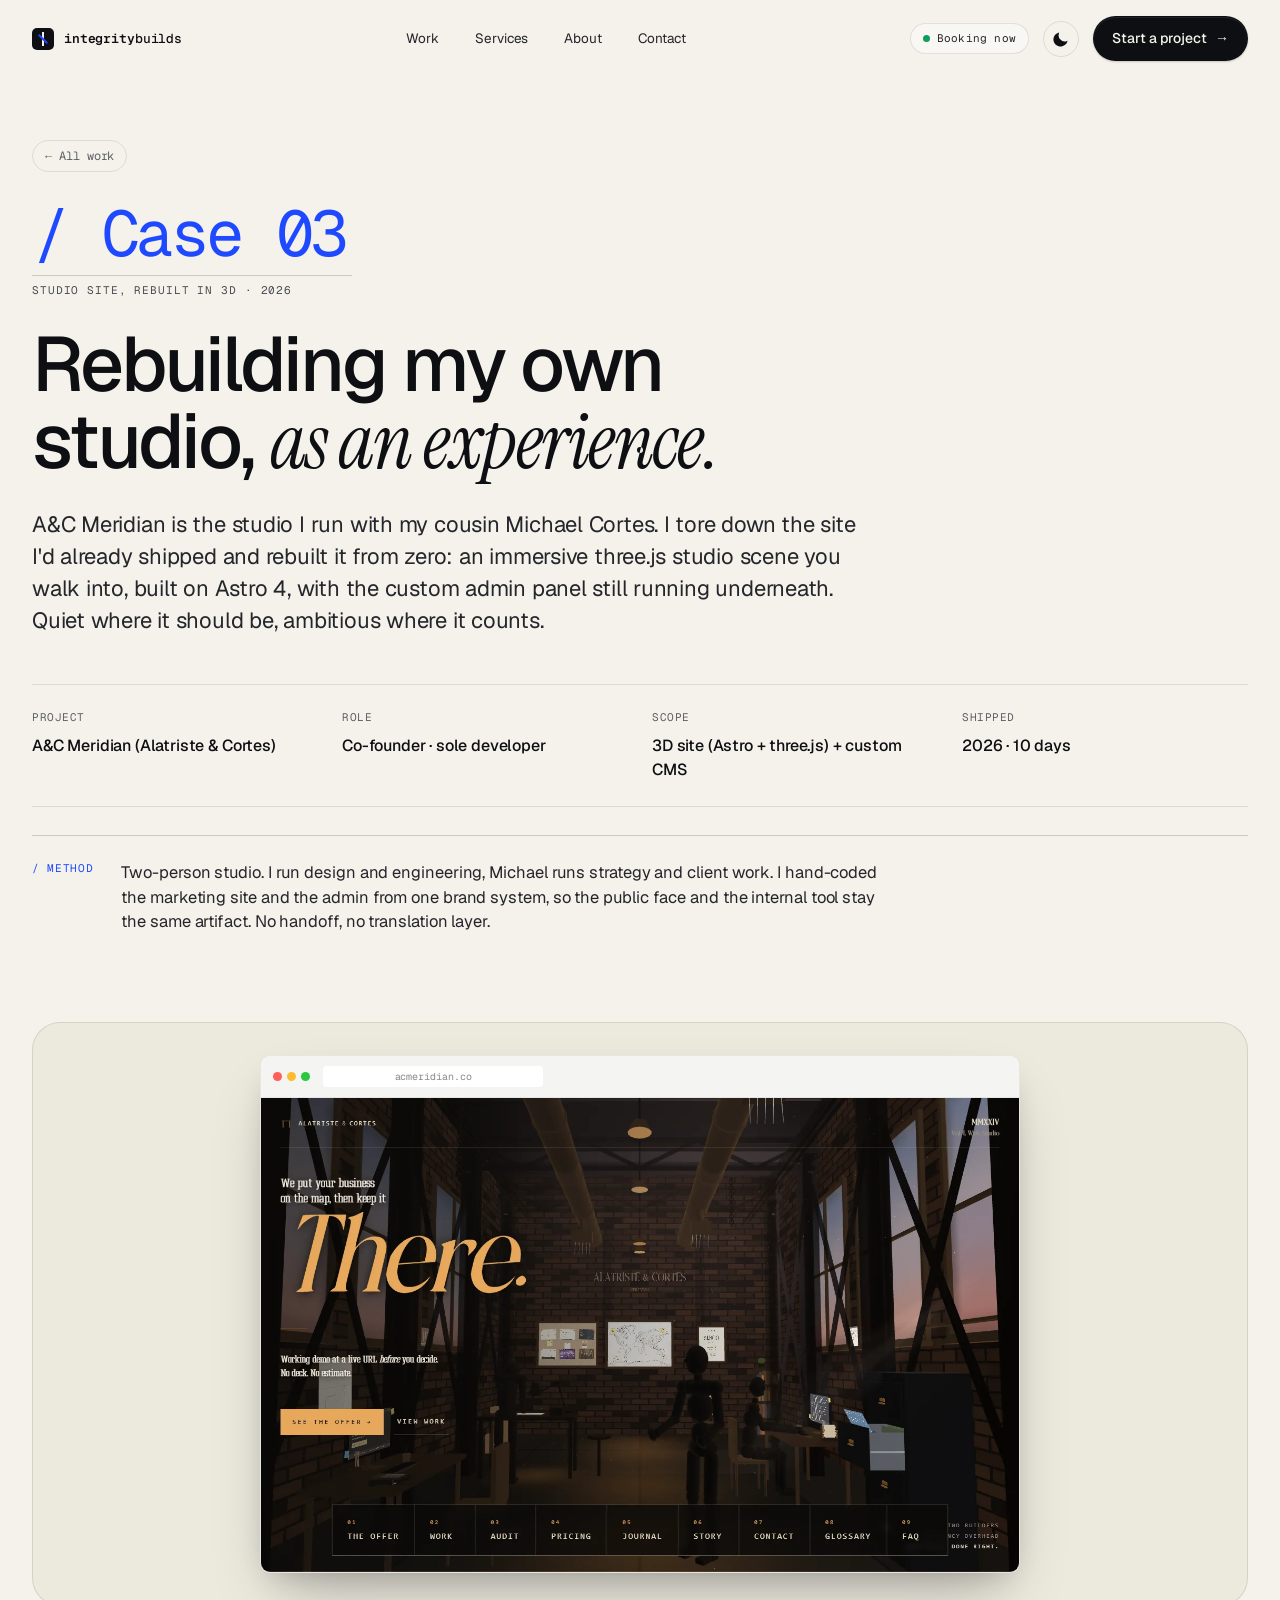
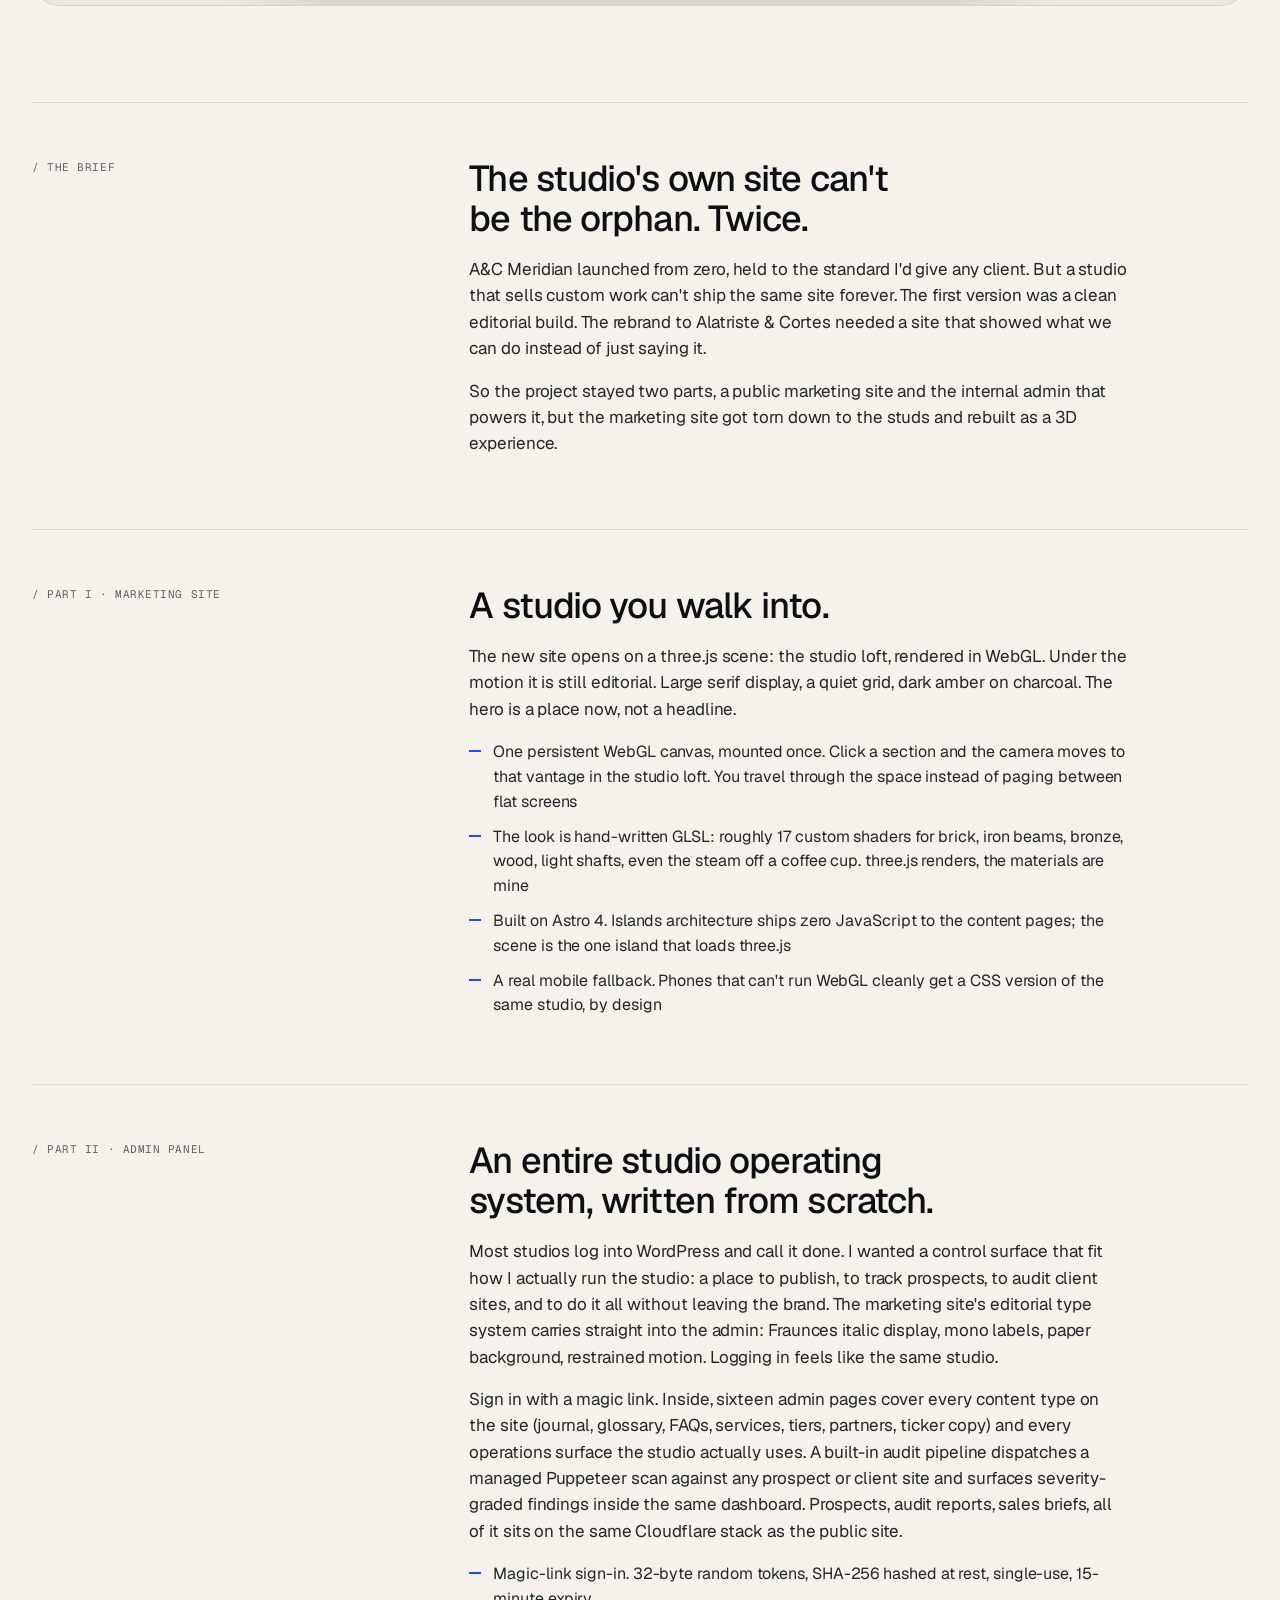
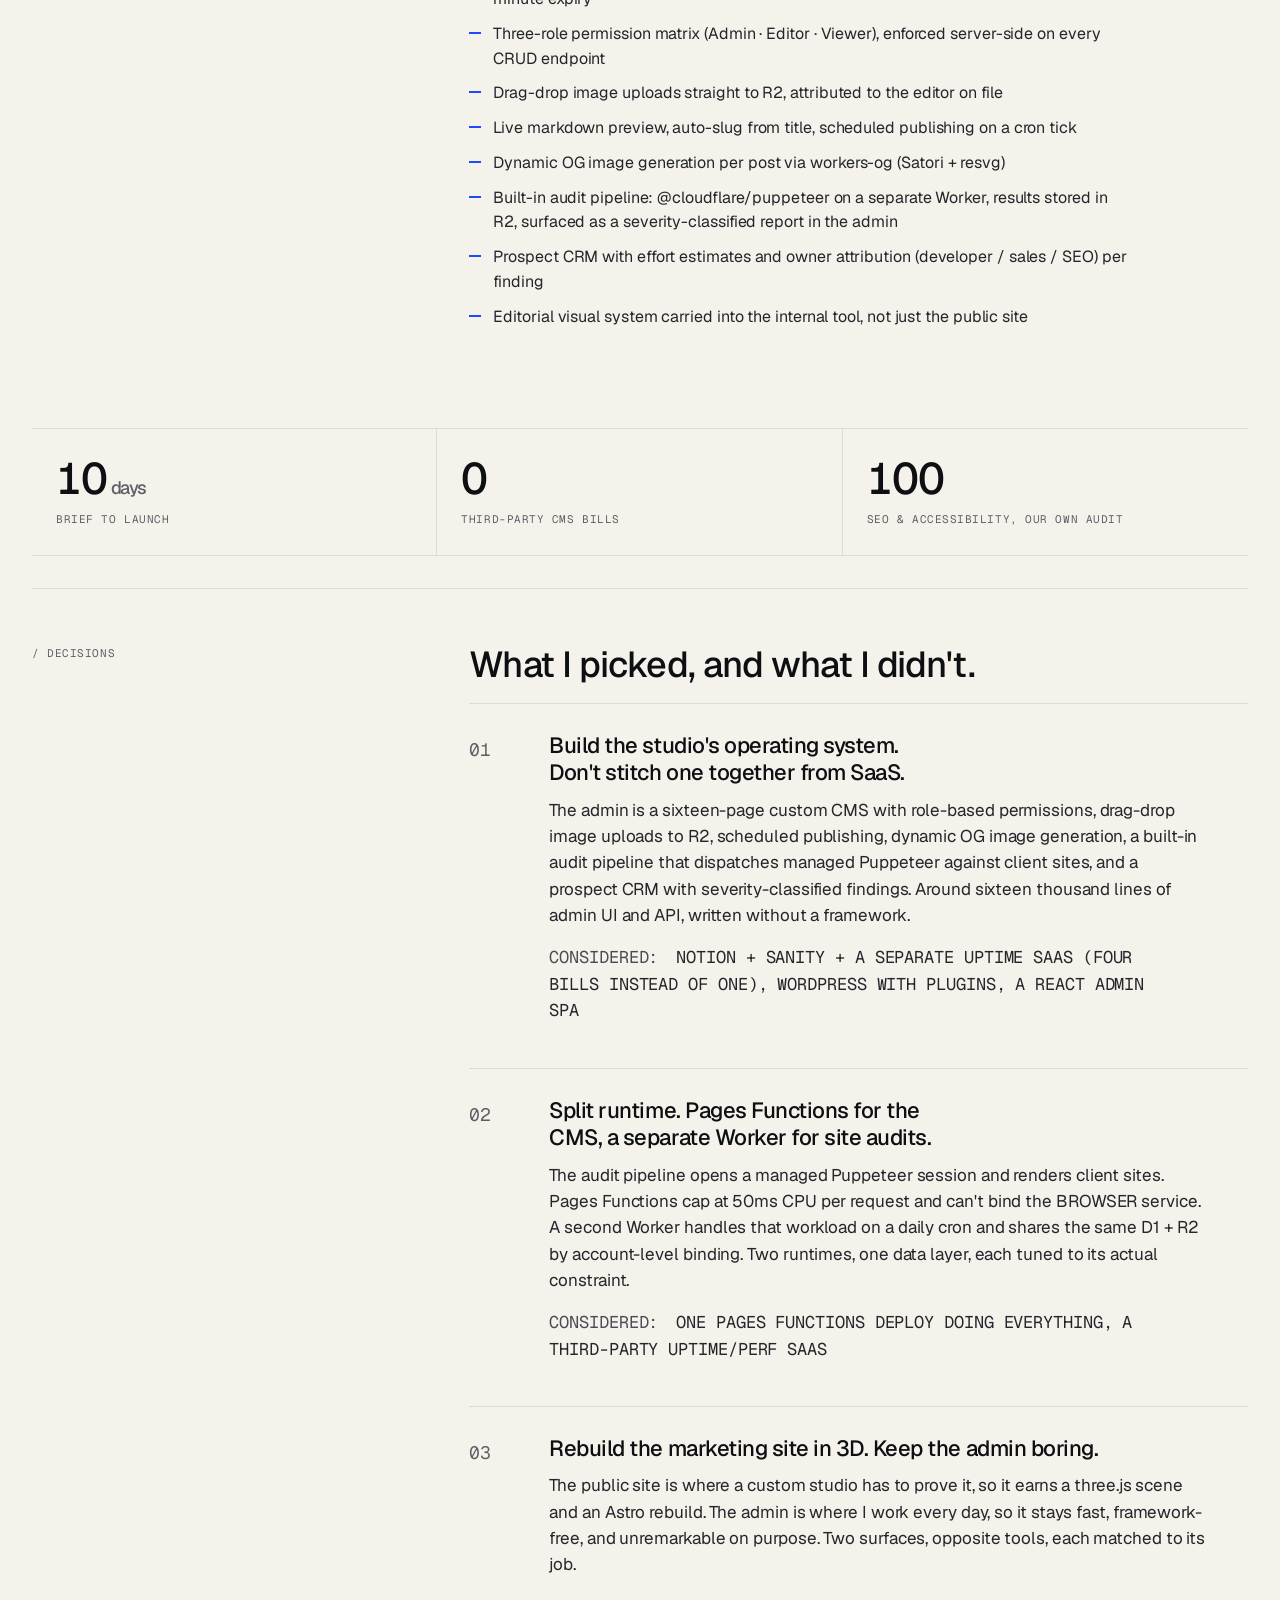
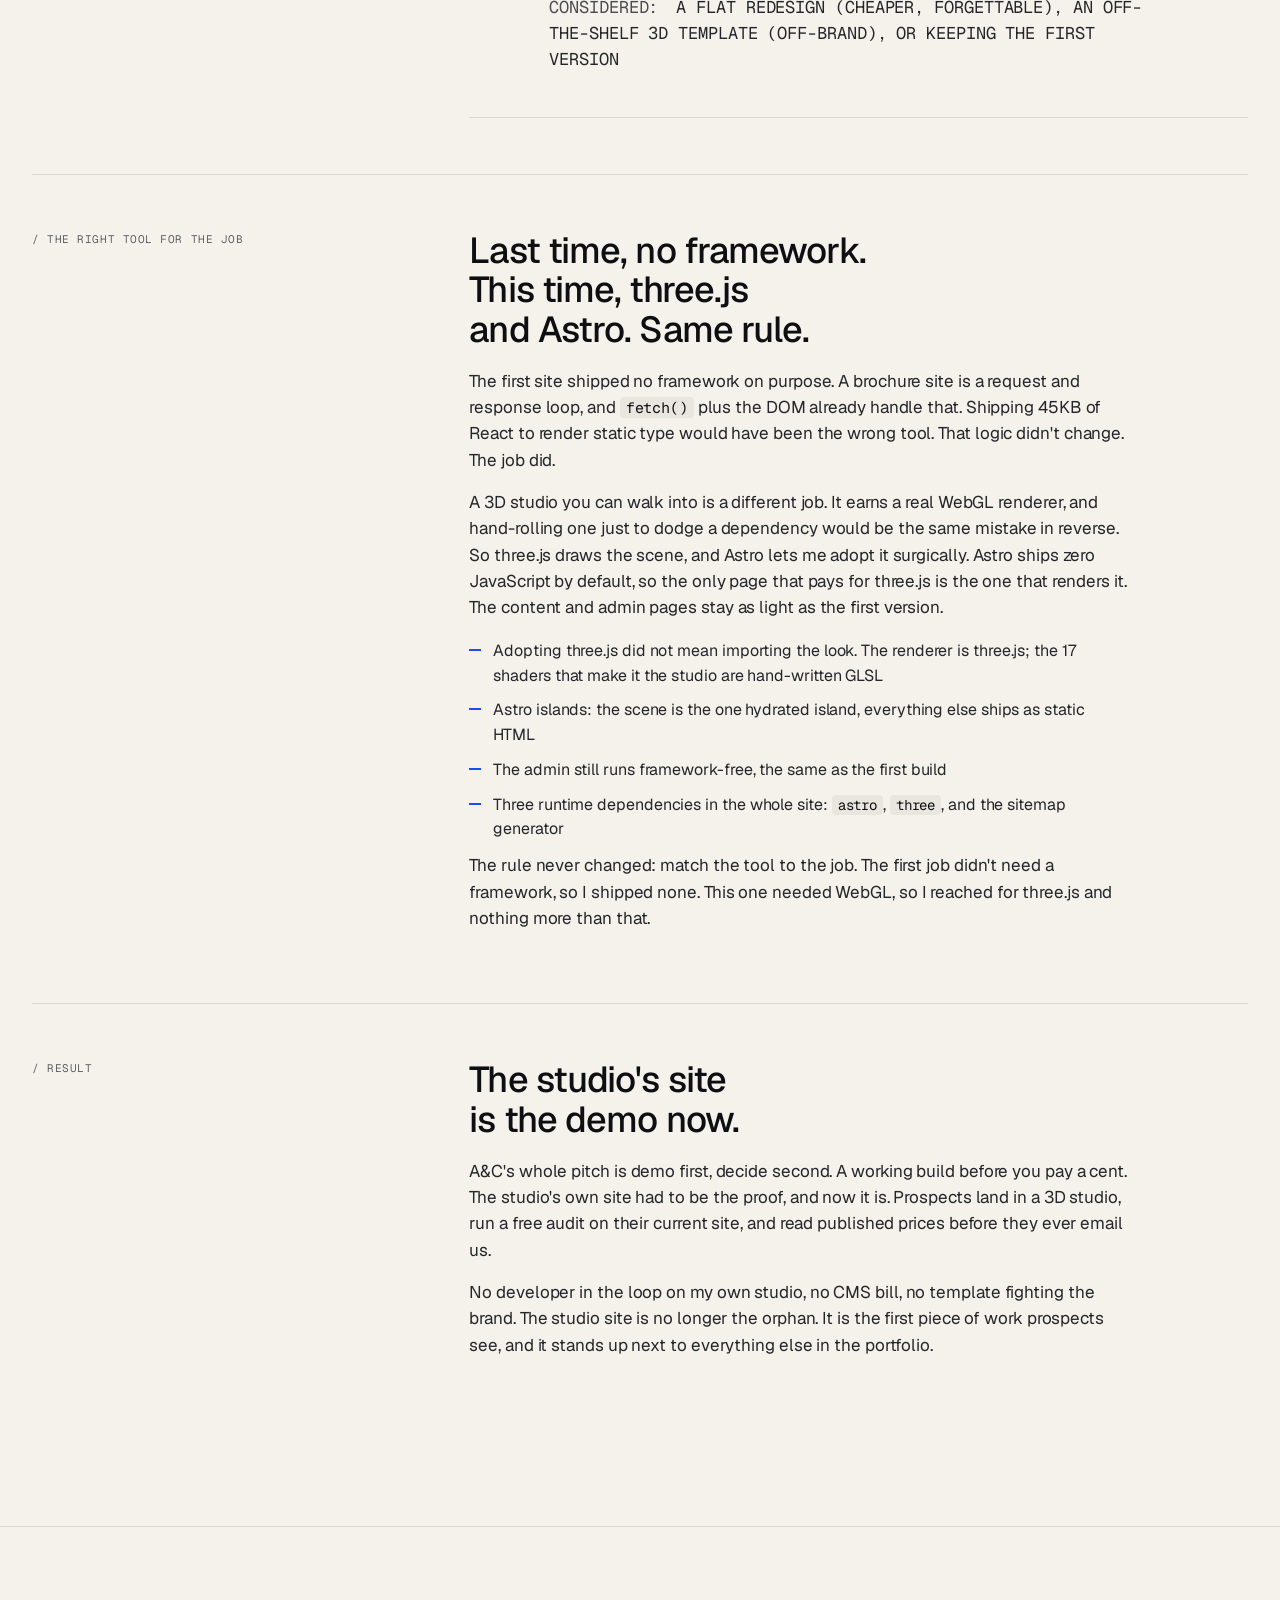
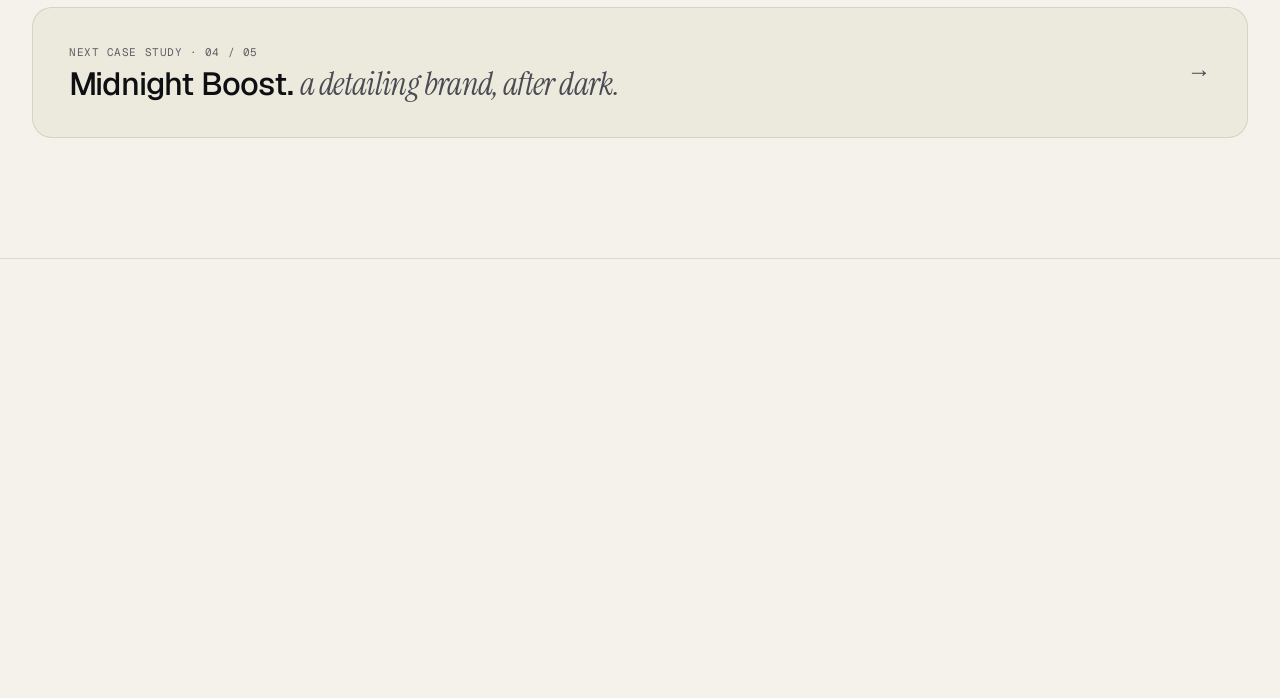
==== commit 7d723c68: "Add Fonthead case study as Case 01, renumber the work lineup New work/fonthead.html (the in-browser " ====
--- a/work/acmeridian.html
+++ b/work/acmeridian.html
@@ -72,7 +72,7 @@
       <a href="../index.html#work" class="cs-back">← All work</a>
 
       <div class="section-eyebrow reveal">
-        <span class="num">/ Case 02</span>
+        <span class="num">/ Case 03</span>
         <span class="lbl">Studio site, rebuilt in 3D · 2026</span>
       </div>
 
@@ -286,7 +286,7 @@
     <div class="wrap">
       <a href="midnight-boost.html" class="cs-next-card">
         <div>
-          <span class="l">Next case study · 03 / 04</span>
+          <span class="l">Next case study · 04 / 05</span>
           <h3>Midnight Boost. <span class="serif-italic" style="color:var(--ink-3)">a detailing brand, after dark.</span></h3>
         </div>
         <span class="arrow">→</span>
@@ -313,6 +313,7 @@
         </div>
         <div class="footer-col">
           <h3>Case studies</h3>
+          <a href="fonthead.html">Fonthead</a>
           <a href="skellywags.html">Skellywags Club</a>
           <a href="acmeridian.html">A&amp;C Meridian</a>
           <a href="midnight-boost.html">Midnight Boost</a>
--- a/styles.css
+++ b/styles.css
@@ -1518,6 +1518,90 @@
   background: var(--se-accent);
   box-shadow: none;
   animation: none;
+}
+
+/* ---------- card treatment 05 · Fonthead (type foundry / library) ----------
+   A bright type-gallery. Where Stillerror is a dark editor pane and Midnight
+   is cinematic, Fonthead is a clean white room where the only colour comes
+   from the fonts themselves. The chrome carries a serif "Aa" specimen pill
+   (not a mono LIVE/ERROR pill), the preview sits on faint baseline rules like
+   ruled specimen paper, and the one accent is Fonthead's own signal red.
+   Different from Meridian (also light): Meridian is warm paper + a serif
+   credit line and no accent; Fonthead is cool gallery white + a red specimen
+   mark + a foundry's quiet, technical calm. */
+.work-card-fonthead {
+  --fh-accent: #D4342A;
+  --fh-accent-soft: rgba(212, 52, 42, 0.10);
+}
+.work-card-fonthead .work-card-preview {
+  background:
+    repeating-linear-gradient(to bottom,
+      transparent 0, transparent 33px,
+      rgba(212, 52, 42, 0.05) 33px, rgba(212, 52, 42, 0.05) 34px),
+    #FBFAF8;
+}
+.work-card-fonthead .preview-window {
+  box-shadow:
+    0 24px 50px -22px rgba(14, 15, 18, 0.22),
+    0 0 0 1px rgba(14, 15, 18, 0.05);
+  border-color: rgba(14, 15, 18, 0.08);
+}
+.work-card-fonthead .preview-chrome {
+  background: #F6F5F2;
+}
+.work-card-fonthead .preview-chrome .url {
+  color: #7A7872;
+}
+.work-card-fonthead .work-tag {
+  background: rgba(255, 255, 255, 0.5);
+  border-color: var(--line);
+  color: var(--ink-3);
+}
+.work-card-fonthead .work-card-link:hover {
+  color: var(--fh-accent);
+  border-color: var(--fh-accent);
+}
+.work-card-fonthead:hover .work-card-link .arrow {
+  color: var(--fh-accent);
+}
+.work-card-fonthead:hover .preview-window {
+  transform: translateY(-6px);
+  box-shadow:
+    0 30px 60px -22px rgba(212, 52, 42, 0.18),
+    0 0 0 1px rgba(212, 52, 42, 0.12);
+}
+
+/* Specimen pill: a serif italic "Aa" where the other cards put LIVE / ERROR.
+   Serif + red against the mono pills elsewhere, so the card reads "foundry"
+   at a glance. No pulse: it is a label, not a live signal. */
+.chrome-pill-spec {
+  background: var(--fh-accent-soft, rgba(212, 52, 42, 0.10));
+  color: var(--fh-accent, #D4342A);
+  border: 1px solid rgba(212, 52, 42, 0.22);
+  font-family: var(--font-serif);
+  font-style: italic;
+  font-size: 12px;
+  letter-spacing: 0;
+  text-transform: none;
+  padding: 1px 9px;
+}
+
+/* Dark theme: the captured screenshot is a real light website, so the window
+   keeps its paper tone (as Meridian does). Only the surround darkens, so the
+   visitor is not blasted with a white rectangle, and the accent warms. */
+[data-theme="dark"] .work-card-fonthead {
+  --fh-accent: #FF6F63;
+  --fh-accent-soft: rgba(255, 111, 99, 0.12);
+}
+[data-theme="dark"] .work-card-fonthead .work-card-preview {
+  background:
+    repeating-linear-gradient(to bottom,
+      transparent 0, transparent 33px,
+      rgba(255, 111, 99, 0.06) 33px, rgba(255, 111, 99, 0.06) 34px),
+    #16140E;
+}
+@media (prefers-reduced-motion: reduce) {
+  .work-card-fonthead:hover .preview-window { transform: none; }
 }
 
 /* ---------- services ---------- */
@@ -2327,6 +2411,7 @@
 .preview-meridian   { view-transition-name: case-meridian; }
 .preview-midnight   { view-transition-name: case-midnight; }
 .preview-stillerror { view-transition-name: case-stillerror; }
+.preview-fonthead   { view-transition-name: case-fonthead; }
 
 ::view-transition-old(case-skelly),
 ::view-transition-new(case-skelly),
@@ -2335,7 +2420,9 @@
 ::view-transition-old(case-midnight),
 ::view-transition-new(case-midnight),
 ::view-transition-old(case-stillerror),
-::view-transition-new(case-stillerror) {
+::view-transition-new(case-stillerror),
+::view-transition-old(case-fonthead),
+::view-transition-new(case-fonthead) {
   animation-duration: 460ms;
   animation-timing-function: cubic-bezier(0.22, 0.61, 0.36, 1);
 }
@@ -2644,6 +2731,13 @@
 .preview-stillerror .preview-chrome { background: #12141A; border-bottom: 1px solid rgba(237, 236, 230, 0.06); }
 .preview-stillerror .preview-chrome .url { background: rgba(0, 0, 0, 0.45); color: rgba(237, 236, 230, 0.55); font-family: var(--font-mono); }
 
+/* Fonthead · type foundry / community library. Light gallery chrome that
+   matches the real white-room site; the captured screenshot is light, so the
+   window keeps its paper tone in both themes (only the surround shifts). */
+.preview-fonthead { background: #FBFAF8; color: var(--ink); }
+.preview-fonthead .preview-chrome { background: #F6F5F2; border-bottom: 1px solid rgba(14, 15, 18, 0.06); }
+.preview-fonthead .preview-chrome .url { background: #fff; color: #7A7872; font-family: var(--font-mono); }
+
 /* ---------- case study page ---------- */
 .cs-hero {
   padding: 140px 0 64px;
@@ -2734,6 +2828,56 @@
   letter-spacing: -0.01em;
 }
 
+/* Specimen strip (Fonthead case study only). Echoes the bordered grid of
+   .cs-meta-row, but every cell shows the same two letters in a different
+   face: the one idea the product is built on, one alphabet rendered as many
+   faces. Built from the site's own type, decorative (aria-hidden in markup),
+   static by design. */
+.cs-specimen-cap {
+  font-family: var(--font-mono);
+  font-size: 11px;
+  letter-spacing: 0.06em;
+  text-transform: uppercase;
+  color: var(--mute);
+  margin: 44px 0 12px;
+}
+.cs-specimen {
+  display: grid;
+  grid-template-columns: repeat(4, 1fr);
+  border: 1px solid var(--line);
+  border-radius: var(--r-lg);
+  overflow: hidden;
+}
+@media (max-width: 720px) { .cs-specimen { grid-template-columns: repeat(2, 1fr); } }
+.cs-specimen-cell {
+  padding: 26px 18px 18px;
+  border-right: 1px solid var(--line);
+  display: flex;
+  flex-direction: column;
+  gap: 14px;
+  align-items: center;
+  text-align: center;
+}
+.cs-specimen-cell:last-child { border-right: none; }
+@media (max-width: 720px) {
+  .cs-specimen-cell:nth-child(2) { border-right: none; }
+  .cs-specimen-cell:nth-child(1),
+  .cs-specimen-cell:nth-child(2) { border-bottom: 1px solid var(--line); }
+}
+.cs-specimen-glyph {
+  font-size: 44px;
+  line-height: 1;
+  color: var(--ink);
+  letter-spacing: -0.01em;
+}
+.cs-specimen-cell .lbl {
+  font-family: var(--font-mono);
+  font-size: 10px;
+  letter-spacing: 0.06em;
+  text-transform: uppercase;
+  color: var(--mute);
+}
+
 .cs-preview-section {
   padding: 24px 0 64px;
 }
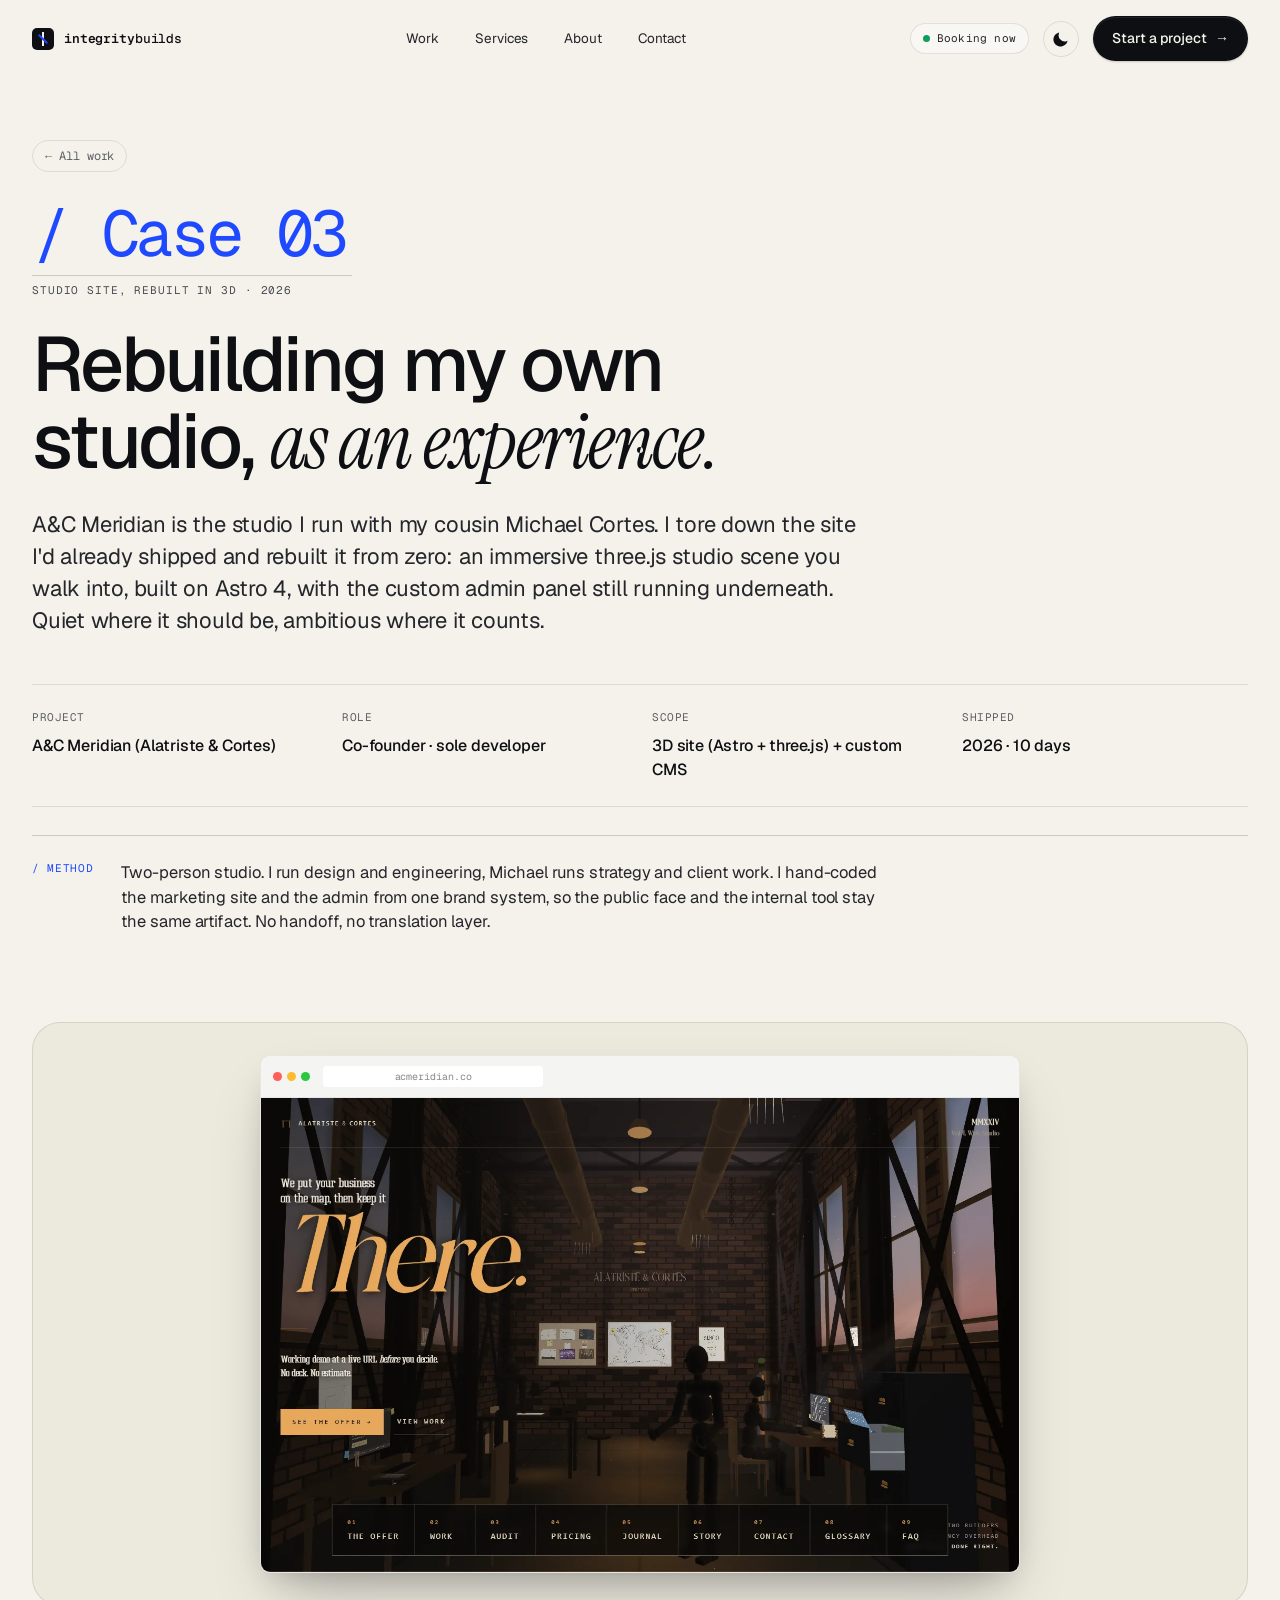
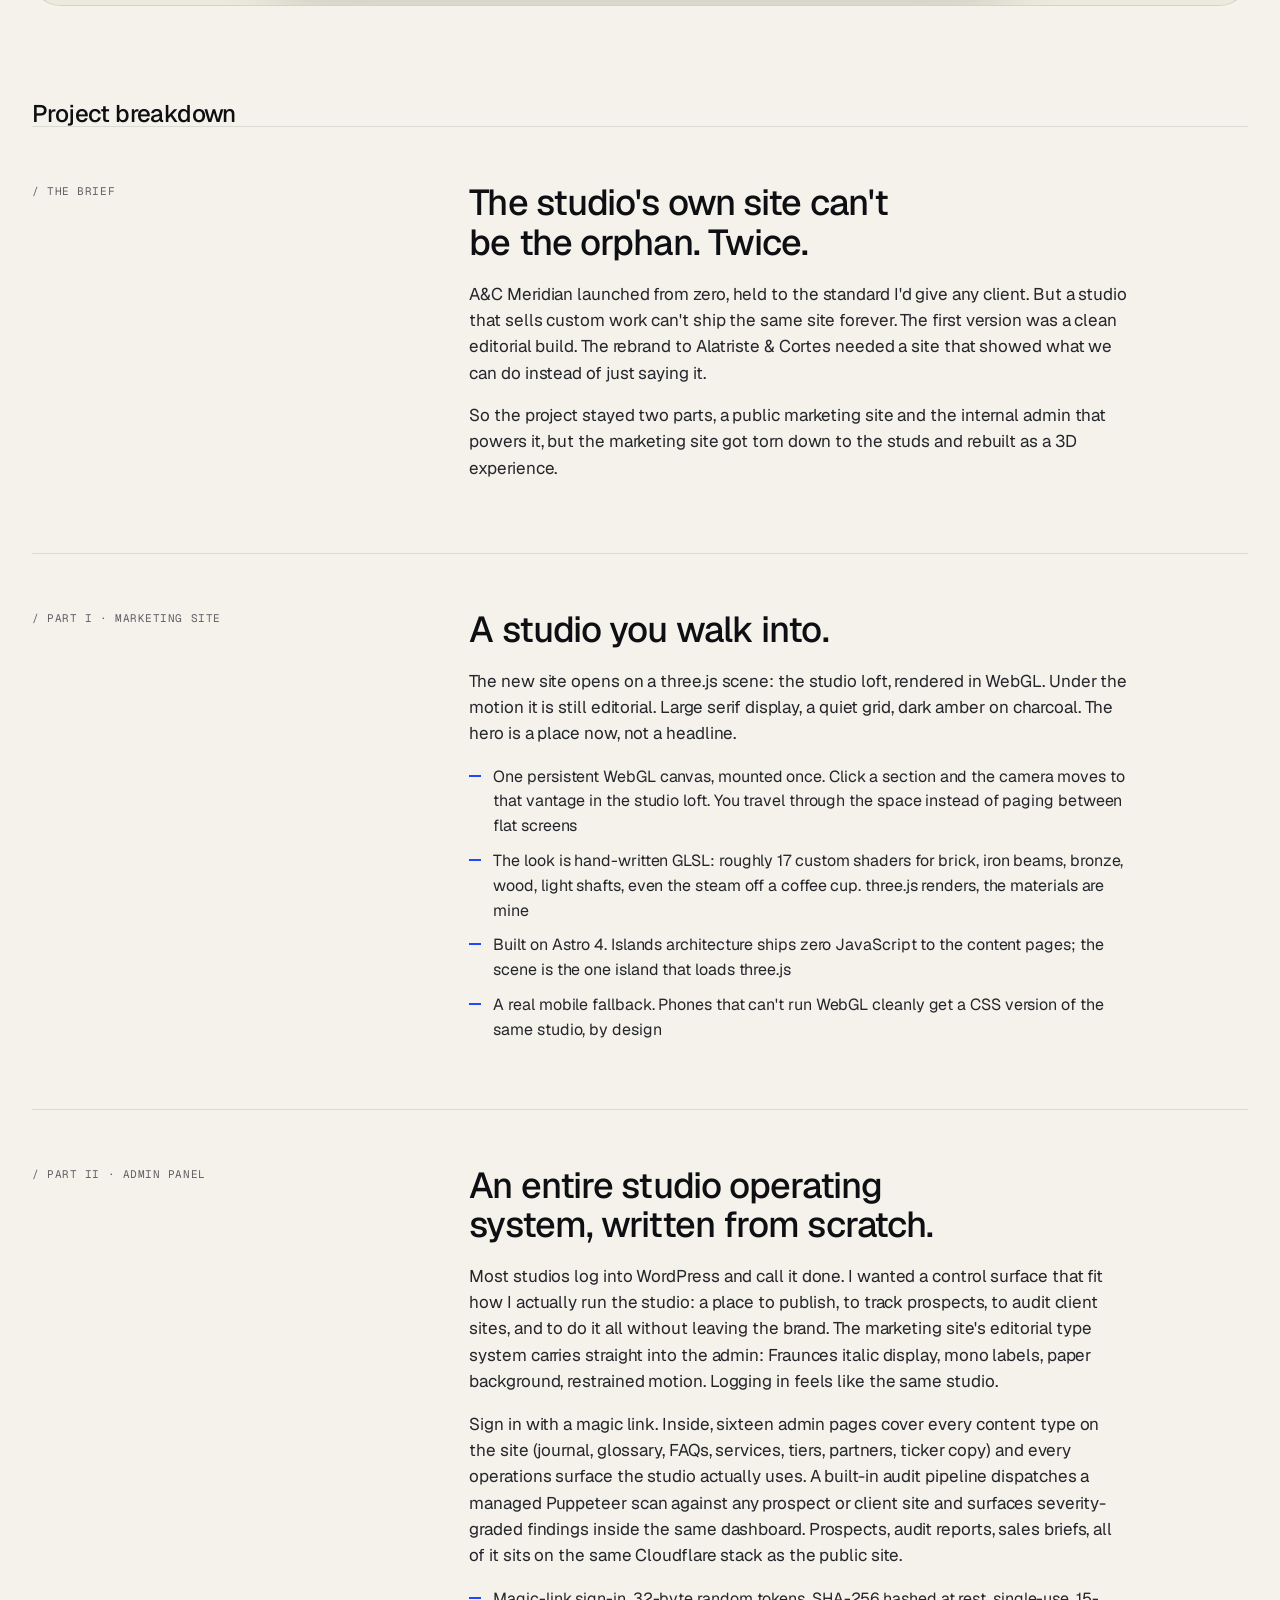
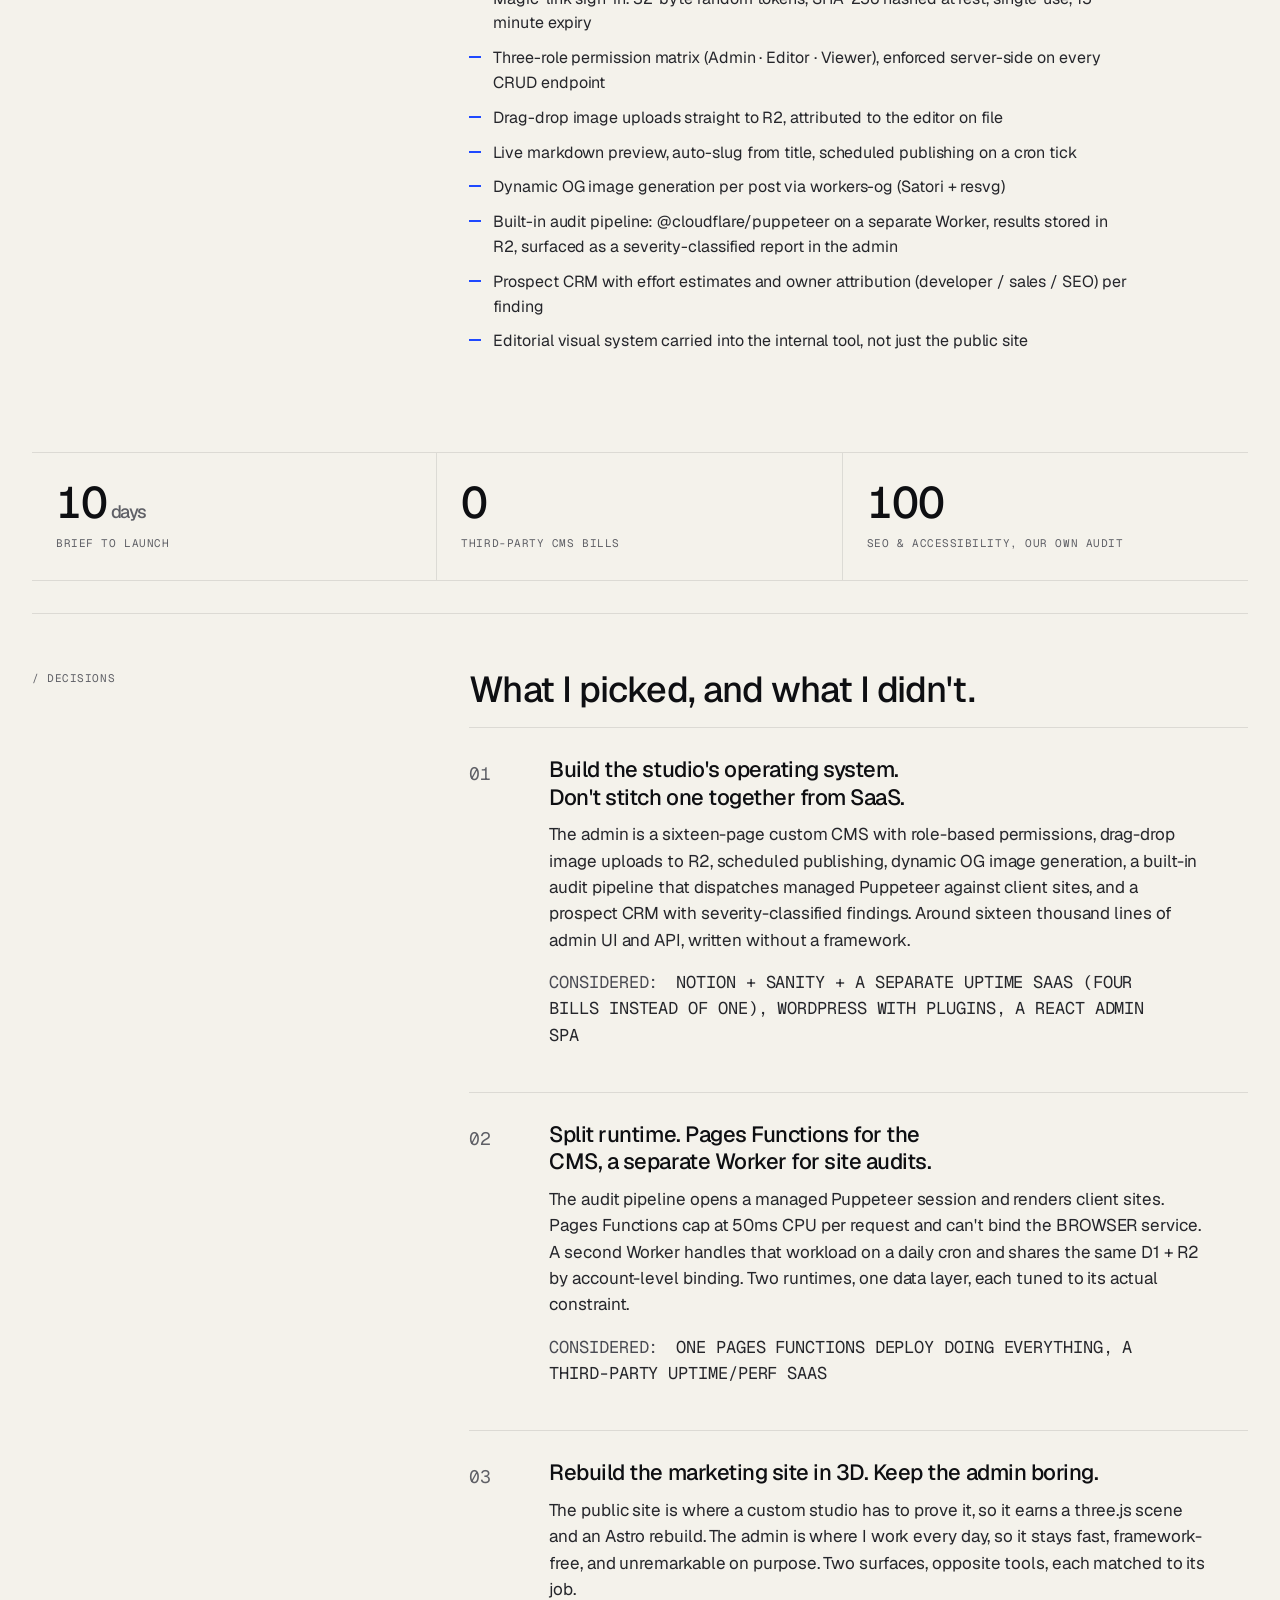
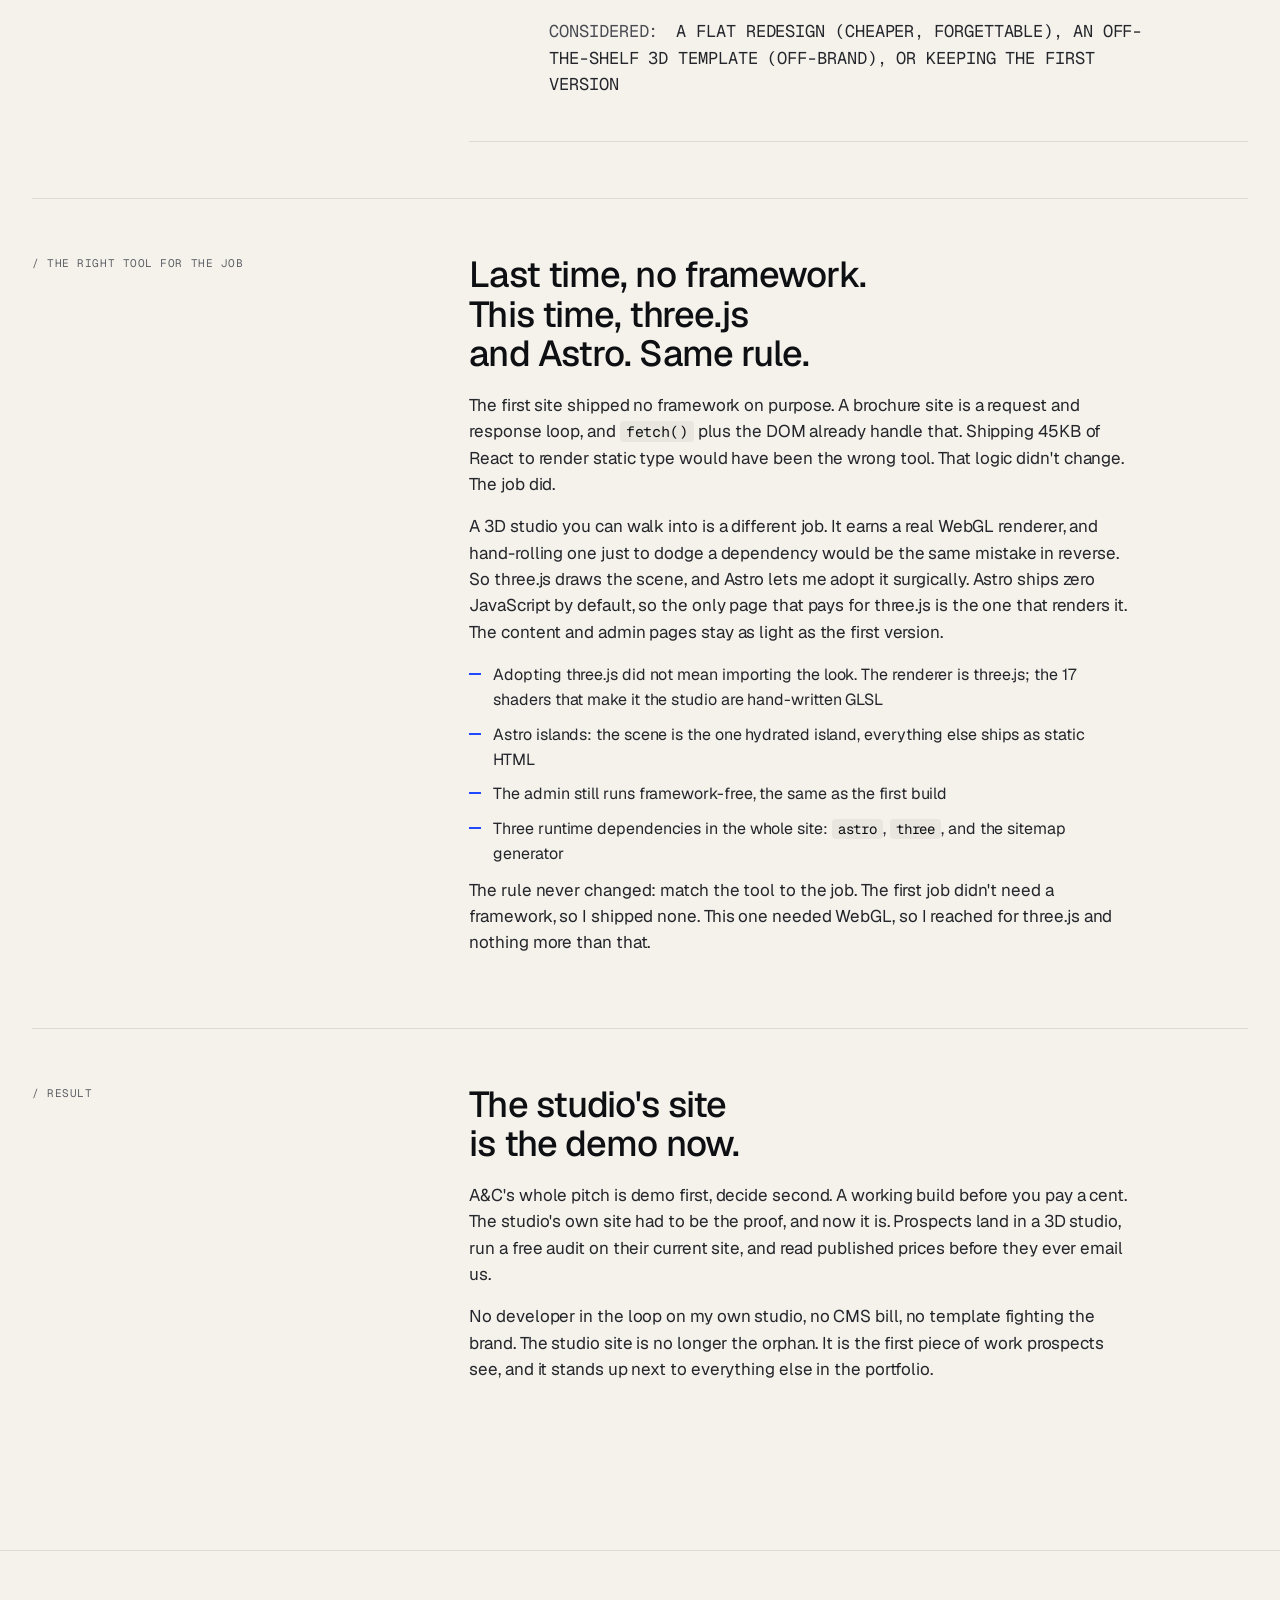
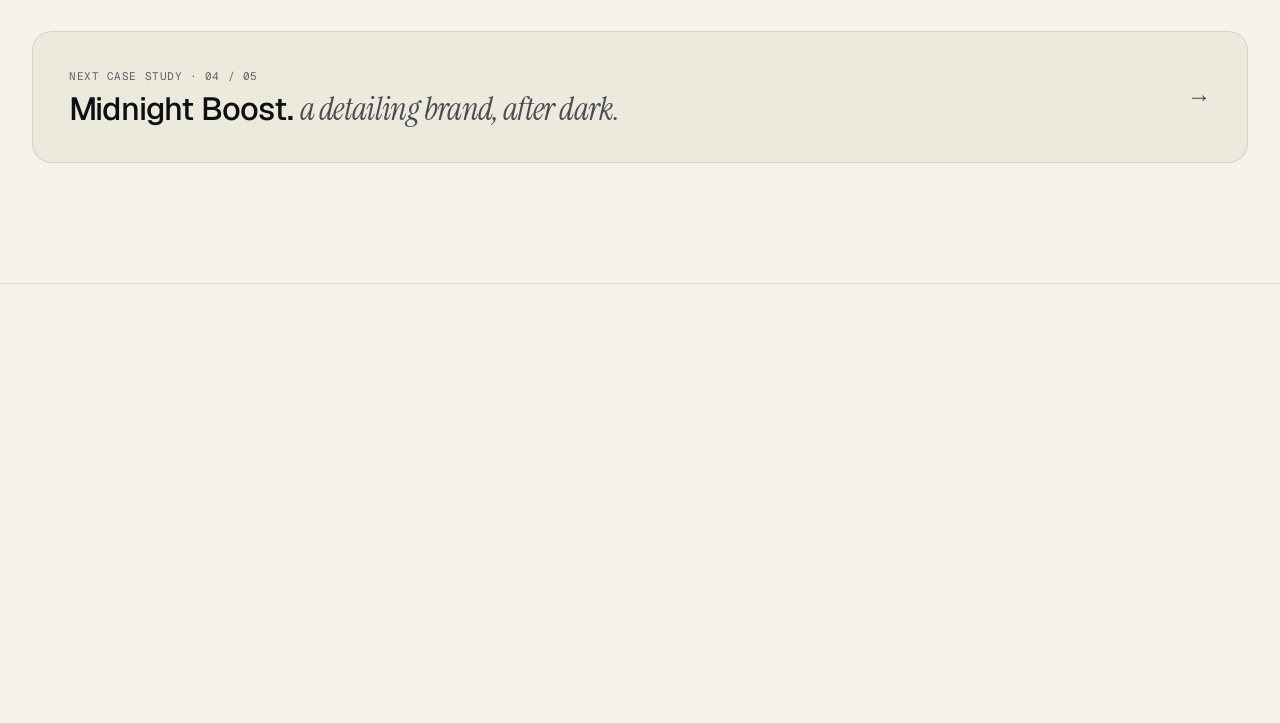
==== commit a1db70d2: "Fix case-page heading order and add JSON-LD structured data Case pages skipped h1 to h3 (Lighthouse " ====
--- a/work/acmeridian.html
+++ b/work/acmeridian.html
@@ -24,6 +24,31 @@
   <link rel="preload" as="font" type="font/woff2" crossorigin href="../vendor/fonts/geist-latin.woff2" />
   <link rel="stylesheet" href="../styles.css?v=__BUILD__" />
   <script src="../vendor/lenis-1.1.13.min.js" defer></script>
+  <script type="application/ld+json">
+  {
+    "@context": "https://schema.org",
+    "@graph": [
+      {
+        "@type": "BreadcrumbList",
+        "itemListElement": [
+          { "@type": "ListItem", "position": 1, "name": "Home", "item": "https://integritybuilds.dev/" },
+          { "@type": "ListItem", "position": 2, "name": "Work", "item": "https://integritybuilds.dev/#work" },
+          { "@type": "ListItem", "position": 3, "name": "A&C Meridian", "item": "https://integritybuilds.dev/work/acmeridian" }
+        ]
+      },
+      {
+        "@type": "CreativeWork",
+        "name": "A&C Meridian case study",
+        "headline": "Rebuilding my own studio, as an experience",
+        "url": "https://integritybuilds.dev/work/acmeridian",
+        "image": "https://integritybuilds.dev/images/og/acmeridian.jpg",
+        "about": "A web studio's own site, rebuilt as an immersive three.js experience on Astro with a custom admin panel running underneath.",
+        "creator": { "@type": "Person", "name": "Stephen Alatriste", "url": "https://integritybuilds.dev/" },
+        "isPartOf": { "@type": "WebSite", "name": "IntegrityBuilds", "url": "https://integritybuilds.dev/" }
+      }
+    ]
+  }
+  </script>
 </head>
 <body>
 
@@ -122,6 +147,7 @@
 
   <section class="cs-body" id="cs-body">
     <div class="wrap">
+      <h2 class="sr-only">Project breakdown</h2>
 
       <div class="cs-block reveal">
         <span class="cs-block-label">/ The brief</span>
